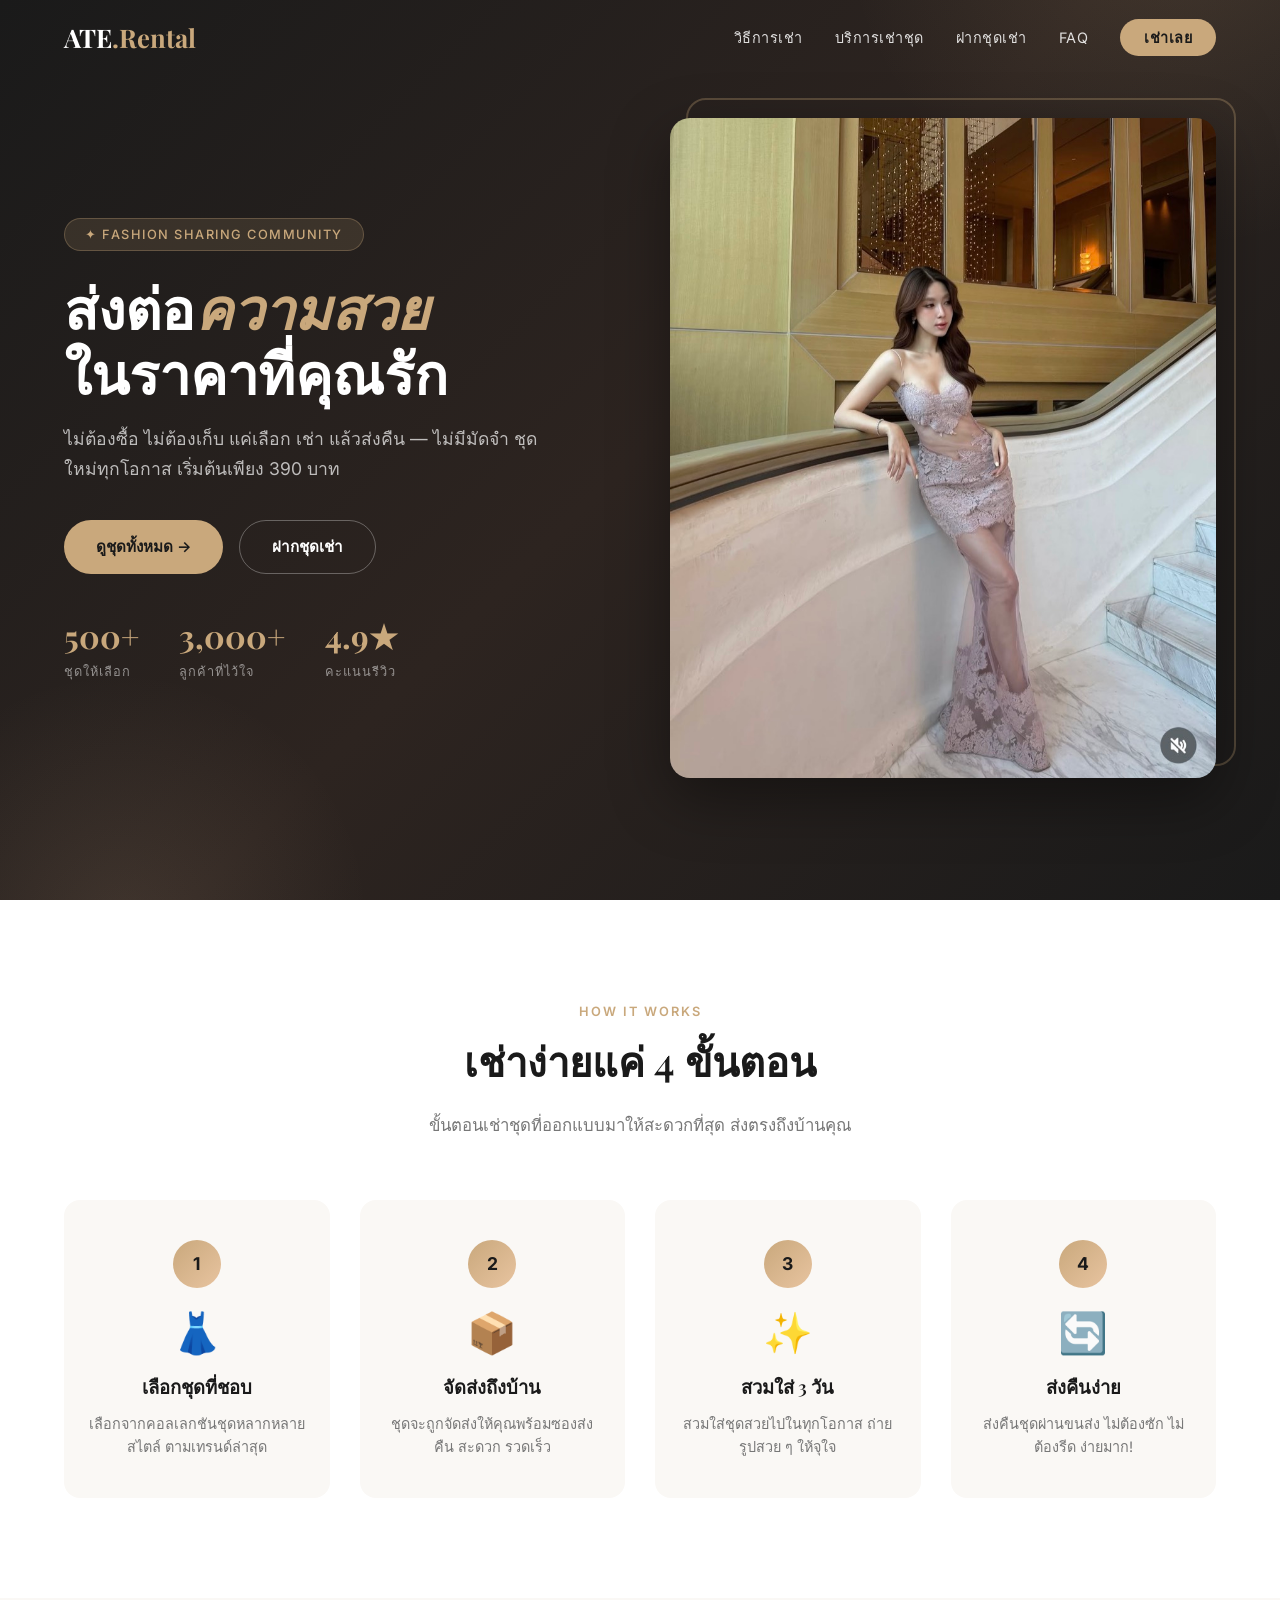
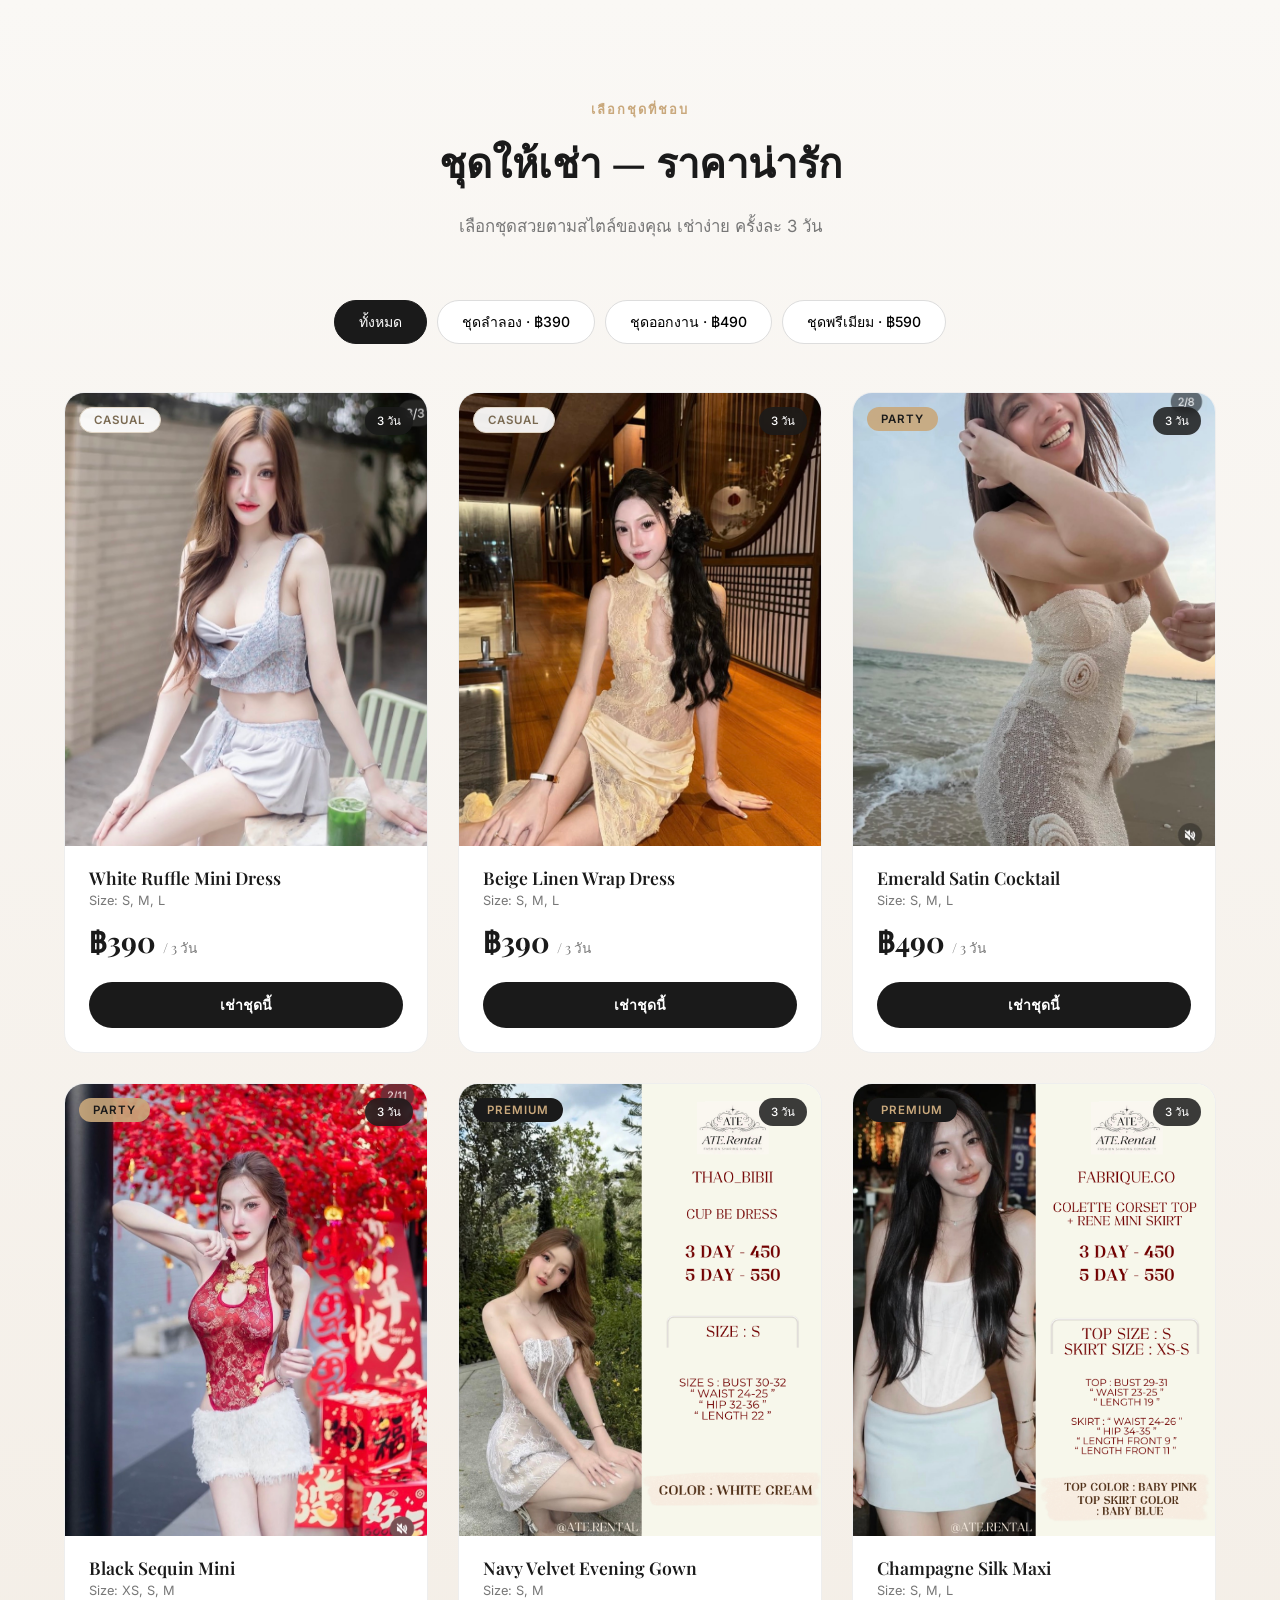
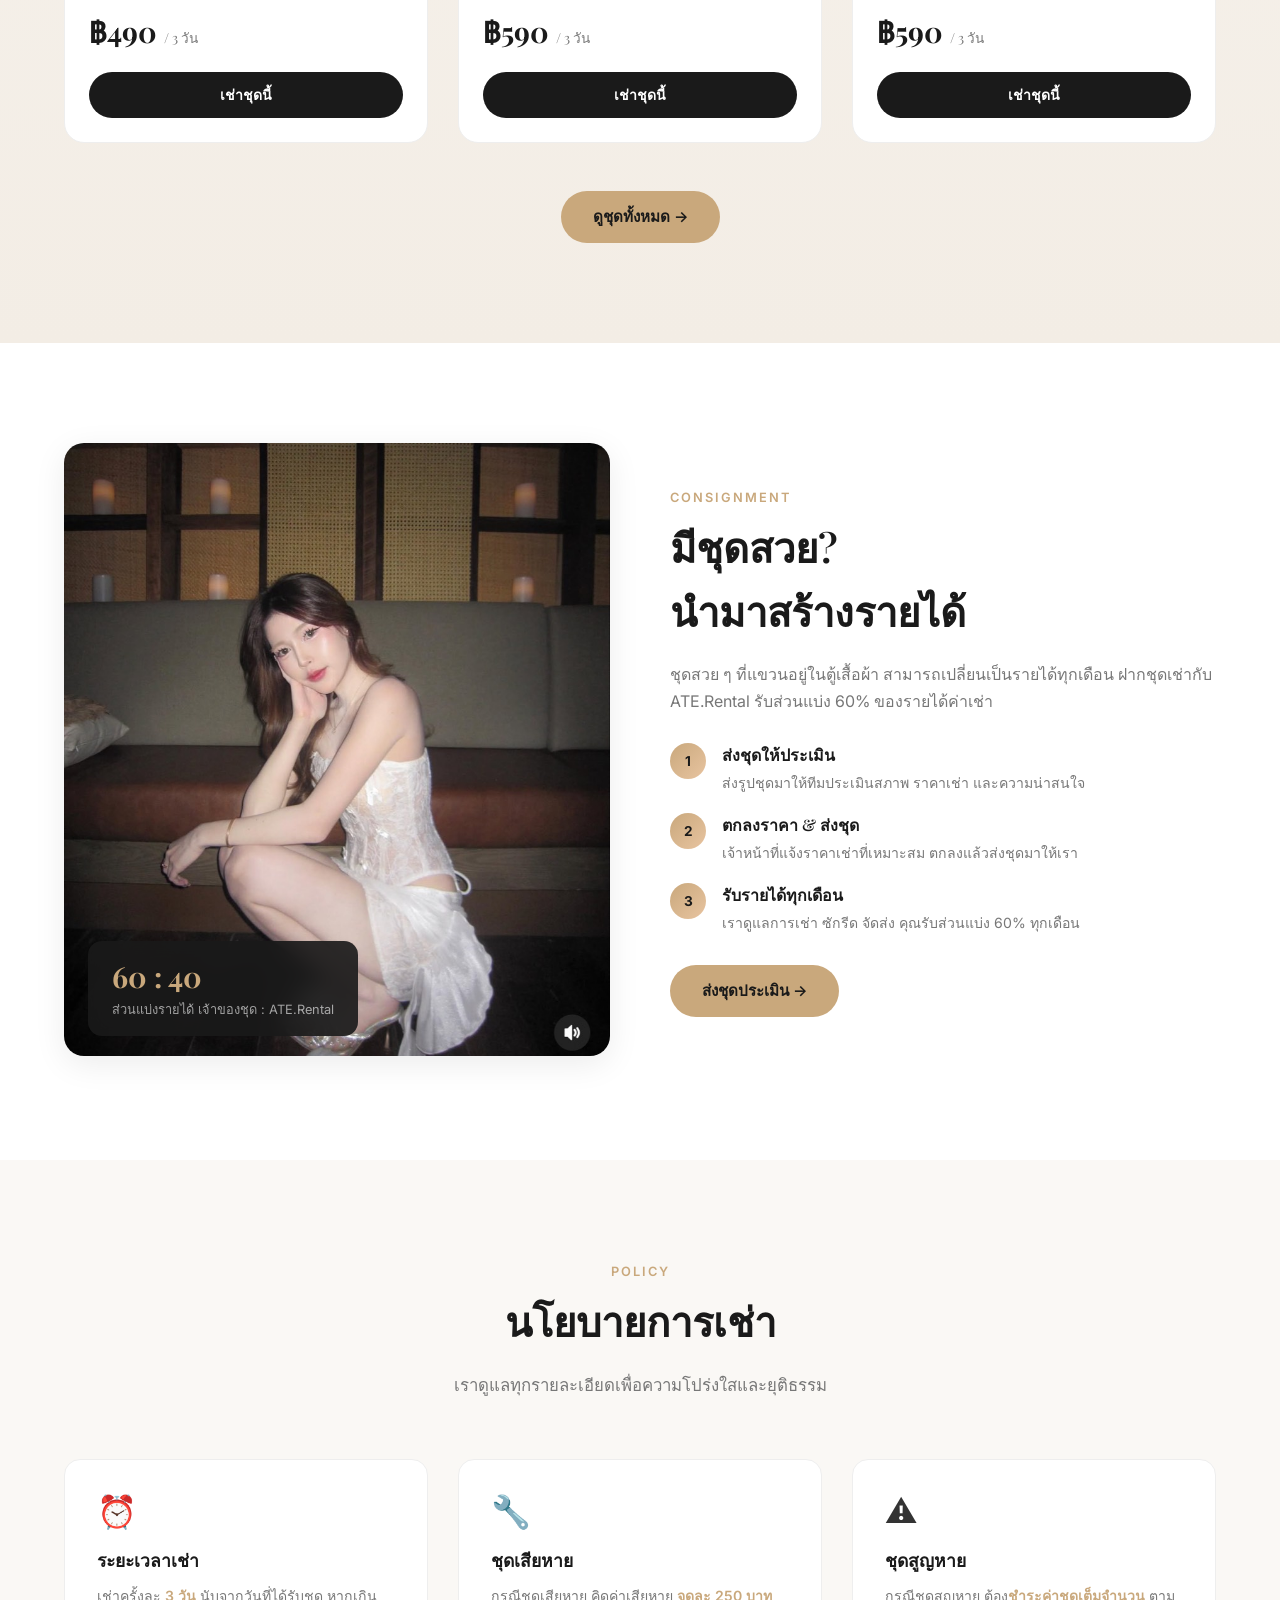
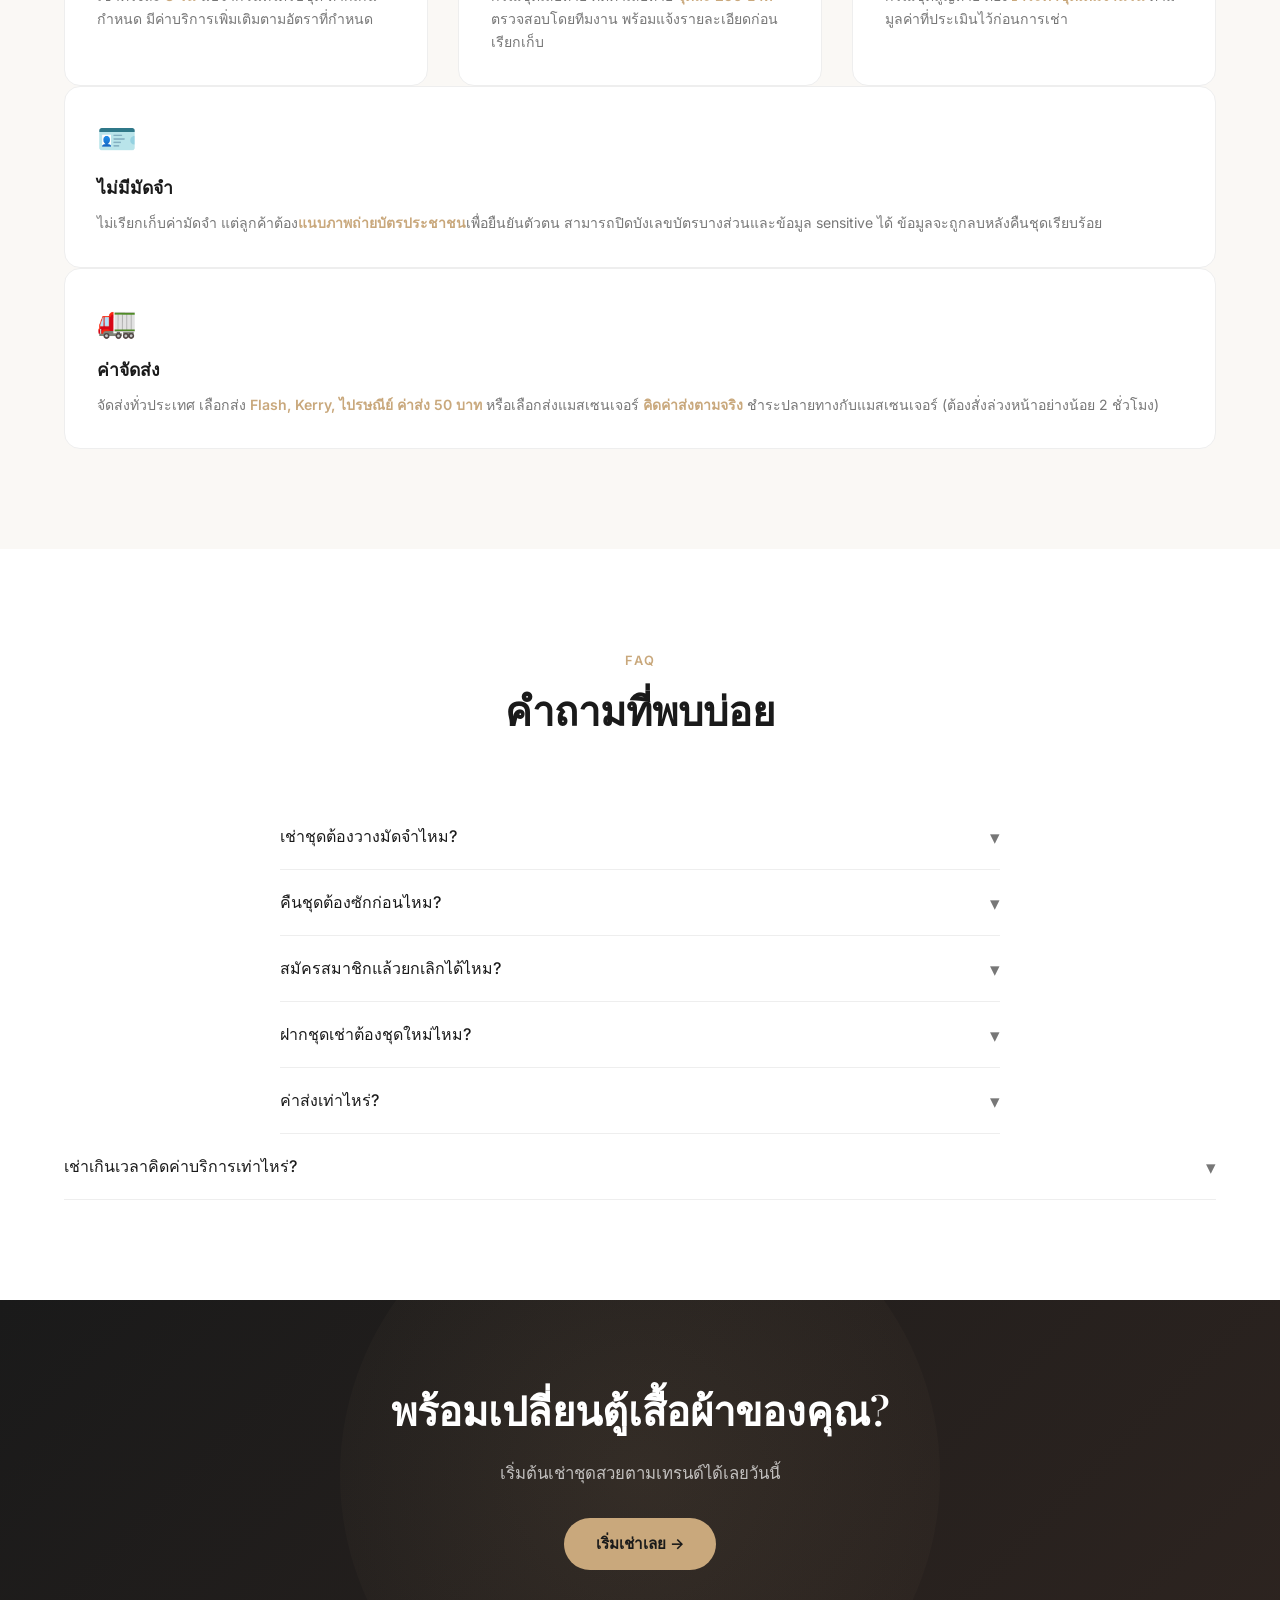
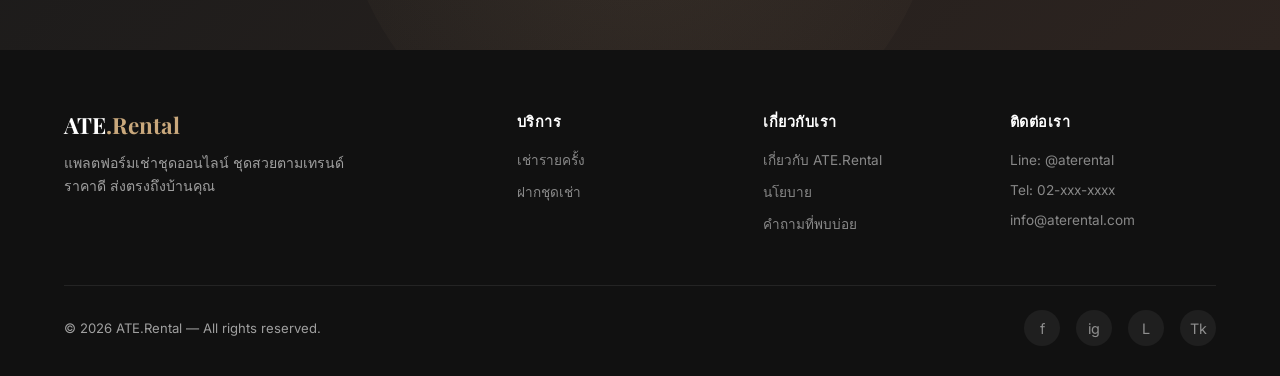
==== index.html @ a759f276 "fist commit" ====
<!DOCTYPE html>
<html lang="th">

<head>
  <meta charset="UTF-8">
  <meta name="viewport" content="width=device-width, initial-scale=1.0">
  <meta name="description"
    content="ATE.Rental - เช่าชุดสวยตามเทรนด์ ราคาเริ่มต้น 390 บาท หรือสมัครสมาชิกรายเดือน 1,590 บาท ฝากชุดเช่าได้ แบ่งรายได้ 60:40">
  <title>ATE.Rental — เช่าชุดสวย ตามเทรนด์ ราคาดี</title>
  <link rel="stylesheet" href="styles.css">
</head>

<body>

  <!-- NAVIGATION -->
  <nav id="navbar">
    <div class="container">
      <a href="#" class="logo">ATE<span>.Rental</span></a>
      <ul class="nav-links">
        <li><a href="#how">วิธีการเช่า</a></li>
        <li><a href="rental.html">บริการเช่าชุด</a></li>
        <li><a href="#consign">ฝากชุดเช่า</a></li>
        <li><a href="#faq">FAQ</a></li>
        <li><a href="rental.html" class="nav-cta">เช่าเลย</a></li>
      </ul>
      <button class="menu-toggle" id="menuToggle" aria-label="Toggle menu">☰</button>
    </div>
  </nav>

  <!-- HERO -->
  <section class="hero" id="hero">
    <div class="container">
      <div class="hero-content">
        <div class="hero-badge">✦ Fashion Sharing Community</div>
        <h1>ส่งต่อ<span>ความสวย</span><br>ในราคาที่คุณรัก</h1>
        <p>ไม่ต้องซื้อ ไม่ต้องเก็บ แค่เลือก เช่า แล้วส่งคืน — ไม่มีมัดจำ ชุดใหม่ทุกโอกาส เริ่มต้นเพียง 390 บาท</p>
        <div class="hero-buttons">
          <a href="rental.html" class="btn btn-primary">ดูชุดทั้งหมด →</a>
          <a href="#consign" class="btn btn-outline">ฝากชุดเช่า</a>
        </div>
        <div class="hero-stats">
          <div class="stat">
            <div class="stat-number">500+</div>
            <div class="stat-label">ชุดให้เลือก</div>
          </div>
          <div class="stat">
            <div class="stat-number">3,000+</div>
            <div class="stat-label">ลูกค้าที่ไว้ใจ</div>
          </div>
          <div class="stat">
            <div class="stat-number">4.9★</div>
            <div class="stat-label">คะแนนรีวิว</div>
          </div>
        </div>
      </div>
      <div class="hero-image">
        <img src="hero.png" alt="ATE.Rental - เช่าชุดออนไลน์" loading="eager">
      </div>
    </div>
  </section>

  <!-- HOW IT WORKS -->
  <section class="how-it-works" id="how">
    <div class="container">
      <div class="section-header animate">
        <div class="section-tag">How It Works</div>
        <h2>เช่าง่ายแค่ 4 ขั้นตอน</h2>
        <p>ขั้นตอนเช่าชุดที่ออกแบบมาให้สะดวกที่สุด ส่งตรงถึงบ้านคุณ</p>
      </div>
      <div class="steps-grid">
        <div class="step-card animate">
          <div class="step-number">1</div>
          <div class="step-icon">👗</div>
          <h3>เลือกชุดที่ชอบ</h3>
          <p>เลือกจากคอลเลกชันชุดหลากหลายสไตล์ ตามเทรนด์ล่าสุด</p>
        </div>
        <div class="step-card animate">
          <div class="step-number">2</div>
          <div class="step-icon">📦</div>
          <h3>จัดส่งถึงบ้าน</h3>
          <p>ชุดจะถูกจัดส่งให้คุณพร้อมซองส่งคืน สะดวก รวดเร็ว</p>
        </div>
        <div class="step-card animate">
          <div class="step-number">3</div>
          <div class="step-icon">✨</div>
          <h3>สวมใส่ 3 วัน</h3>
          <p>สวมใส่ชุดสวยไปในทุกโอกาส ถ่ายรูปสวย ๆ ให้จุใจ</p>
        </div>
        <div class="step-card animate">
          <div class="step-number">4</div>
          <div class="step-icon">🔄</div>
          <h3>ส่งคืนง่าย</h3>
          <p>ส่งคืนชุดผ่านขนส่ง ไม่ต้องซัก ไม่ต้องรีด ง่ายมาก!</p>
        </div>
      </div>
    </div>
  </section>

  <!-- PRICING / CATALOG -->
  <section class="pricing" id="pricing">
    <div class="container">
      <div class="section-header animate">
        <div class="section-tag">เลือกชุดที่ชอบ</div>
        <h2>ชุดให้เช่า — ราคาน่ารัก</h2>
        <p>เลือกชุดสวยตามสไตล์ของคุณ เช่าง่าย ครั้งละ 3 วัน</p>
      </div>
      <!-- Filter Tabs -->
      <div class="catalog-filter animate">
        <button class="filter-btn active" data-filter="all">ทั้งหมด</button>
        <button class="filter-btn" data-filter="casual">ชุดลำลอง · ฿390</button>
        <button class="filter-btn" data-filter="party">ชุดออกงาน · ฿490</button>
        <button class="filter-btn" data-filter="premium">ชุดพรีเมียม · ฿590</button>
      </div>
      <!-- Product Grid -->
      <div class="catalog-grid">
        <div class="product-card animate" data-category="casual">
          <div class="product-img"><img src="dress1.png" alt="White Ruffle Mini Dress" loading="lazy"><span
              class="product-badge casual">Casual</span><span class="product-days">3 วัน</span></div>
          <div class="product-info">
            <h3>White Ruffle Mini Dress</h3>
            <p class="product-size">Size: S, M, L</p>
            <div class="product-price">฿390 <span>/ 3 วัน</span></div><a href="#cta" class="btn btn-dark">เช่าชุดนี้</a>
          </div>
        </div>
        <div class="product-card animate" data-category="casual">
          <div class="product-img"><img src="dress2.png" alt="Beige Linen Wrap Dress" loading="lazy"><span
              class="product-badge casual">Casual</span><span class="product-days">3 วัน</span></div>
          <div class="product-info">
            <h3>Beige Linen Wrap Dress</h3>
            <p class="product-size">Size: S, M, L</p>
            <div class="product-price">฿390 <span>/ 3 วัน</span></div><a href="#cta" class="btn btn-dark">เช่าชุดนี้</a>
          </div>
        </div>
        <div class="product-card animate" data-category="party">
          <div class="product-img"><img src="dress3.png" alt="Emerald Satin Cocktail" loading="lazy"><span
              class="product-badge party">Party</span><span class="product-days">3 วัน</span></div>
          <div class="product-info">
            <h3>Emerald Satin Cocktail</h3>
            <p class="product-size">Size: S, M, L</p>
            <div class="product-price">฿490 <span>/ 3 วัน</span></div><a href="#cta" class="btn btn-dark">เช่าชุดนี้</a>
          </div>
        </div>
        <div class="product-card animate" data-category="party">
          <div class="product-img"><img src="dress4.png" alt="Black Sequin Mini" loading="lazy"><span
              class="product-badge party">Party</span><span class="product-days">3 วัน</span></div>
          <div class="product-info">
            <h3>Black Sequin Mini</h3>
            <p class="product-size">Size: XS, S, M</p>
            <div class="product-price">฿490 <span>/ 3 วัน</span></div><a href="#cta" class="btn btn-dark">เช่าชุดนี้</a>
          </div>
        </div>
        <div class="product-card animate" data-category="premium">
          <div class="product-img"><img src="dress5.png" alt="Navy Velvet Evening Gown" loading="lazy"><span
              class="product-badge premium">Premium</span><span class="product-days">3 วัน</span></div>
          <div class="product-info">
            <h3>Navy Velvet Evening Gown</h3>
            <p class="product-size">Size: S, M</p>
            <div class="product-price">฿590 <span>/ 3 วัน</span></div><a href="#cta" class="btn btn-dark">เช่าชุดนี้</a>
          </div>
        </div>
        <div class="product-card animate" data-category="premium">
          <div class="product-img"><img src="dress6.png" alt="Champagne Silk Maxi" loading="lazy"><span
              class="product-badge premium">Premium</span><span class="product-days">3 วัน</span></div>
          <div class="product-info">
            <h3>Champagne Silk Maxi</h3>
            <p class="product-size">Size: S, M, L</p>
            <div class="product-price">฿590 <span>/ 3 วัน</span></div><a href="#cta" class="btn btn-dark">เช่าชุดนี้</a>
          </div>
        </div>
      </div>
      <div style="text-align:center;margin-top:48px" class="animate">
        <a href="rental.html" class="btn btn-primary">ดูชุดทั้งหมด →</a>
      </div>
    </div>
  </section>



  <!-- CONSIGNMENT -->
  <section class="consign" id="consign">
    <div class="container">
      <div class="consign-grid">
        <div class="consign-image animate">
          <img src="collection.png" alt="ฝากชุดเช่ากับ ATE.Rental" loading="lazy">
          <div class="consign-badge">
            <div class="split">60 : 40</div>
            <p>ส่วนแบ่งรายได้ เจ้าของชุด : ATE.Rental</p>
          </div>
        </div>
        <div class="consign-content animate">
          <div class="section-tag">Consignment</div>
          <h2>มีชุดสวย?<br>นำมาสร้างรายได้</h2>
          <p>ชุดสวย ๆ ที่แขวนอยู่ในตู้เสื้อผ้า สามารถเปลี่ยนเป็นรายได้ทุกเดือน ฝากชุดเช่ากับ ATE.Rental รับส่วนแบ่ง 60%
            ของรายได้ค่าเช่า</p>
          <div class="consign-steps">
            <div class="c-step">
              <div class="c-step-num">1</div>
              <div class="c-step-text">
                <h4>ส่งชุดให้ประเมิน</h4>
                <p>ส่งรูปชุดมาให้ทีมประเมินสภาพ ราคาเช่า และความน่าสนใจ</p>
              </div>
            </div>
            <div class="c-step">
              <div class="c-step-num">2</div>
              <div class="c-step-text">
                <h4>ตกลงราคา & ส่งชุด</h4>
                <p>เจ้าหน้าที่แจ้งราคาเช่าที่เหมาะสม ตกลงแล้วส่งชุดมาให้เรา</p>
              </div>
            </div>
            <div class="c-step">
              <div class="c-step-num">3</div>
              <div class="c-step-text">
                <h4>รับรายได้ทุกเดือน</h4>
                <p>เราดูแลการเช่า ซักรีด จัดส่ง คุณรับส่วนแบ่ง 60% ทุกเดือน</p>
              </div>
            </div>
          </div>
          <a href="#cta" class="btn btn-primary">ส่งชุดประเมิน →</a>
        </div>
      </div>
    </div>
  </section>

  <!-- POLICY -->
  <section class="policy" id="policy">
    <div class="container">
      <div class="section-header animate">
        <div class="section-tag">Policy</div>
        <h2>นโยบายการเช่า</h2>
        <p>เราดูแลทุกรายละเอียดเพื่อความโปร่งใสและยุติธรรม</p>
      </div>
      <div class="policy-grid">
        <div class="policy-card animate">
          <div class="policy-icon">⏰</div>
          <h3>ระยะเวลาเช่า</h3>
          <p>เช่าครั้งละ <span class="policy-highlight">3 วัน</span> นับจากวันที่ได้รับชุด หากเกินกำหนด
            มีค่าบริการเพิ่มเติมตามอัตราที่กำหนด</p>
        </div>
        <div class="policy-card animate">
          <div class="policy-icon">🔧</div>
          <h3>ชุดเสียหาย</h3>
          <p>กรณีชุดเสียหาย คิดค่าเสียหาย <span class="policy-highlight">จุดละ 250 บาท</span> ตรวจสอบโดยทีมงาน
            พร้อมแจ้งรายละเอียดก่อนเรียกเก็บ</p>
        </div>
        <div class="policy-card animate">
          <div class="policy-icon">⚠️</div>
          <h3>ชุดสูญหาย</h3>
          <p>กรณีชุดสูญหาย ต้อง<span class="policy-highlight">ชำระค่าชุดเต็มจำนวน</span>
            ตามมูลค่าที่ประเมินไว้ก่อนการเช่า</p>
        </div>
      </div>
      <div class="policy-card animate">
        <div class="policy-icon">🪪</div>
        <h3>ไม่มีมัดจำ</h3>
        <p>ไม่เรียกเก็บค่ามัดจำ แต่ลูกค้าต้อง<span class="policy-highlight">แนบภาพถ่ายบัตรประชาชน</span>เพื่อยืนยันตัวตน
          สามารถปิดบังเลขบัตรบางส่วนและข้อมูล sensitive ได้ ข้อมูลจะถูกลบหลังคืนชุดเรียบร้อย</p>
      </div>
      <div class="policy-card animate">
        <div class="policy-icon">🚛</div>
        <h3>ค่าจัดส่ง</h3>
        <p>จัดส่งทั่วประเทศ เลือกส่ง <span class="policy-highlight">Flash, Kerry, ไปรษณีย์ ค่าส่ง 50 บาท</span>
          หรือเลือกส่งแมสเซนเจอร์ <span class="policy-highlight">คิดค่าส่งตามจริง</span>
          ชำระปลายทางกับแมสเซนเจอร์ (ต้องสั่งล่วงหน้าอย่างน้อย 2 ชั่วโมง)</p>
      </div>
    </div>
    </div>
  </section>

  <!-- FAQ -->
  <section class="faq" id="faq">
    <div class="container">
      <div class="section-header animate">
        <div class="section-tag">FAQ</div>
        <h2>คำถามที่พบบ่อย</h2>
      </div>
      <div class="faq-list">
        <div class="faq-item"><button class="faq-question">เช่าชุดต้องวางมัดจำไหม?<span class="arrow">▾</span></button>
          <div class="faq-answer">
            <p>ไม่มีมัดจำค่ะ! แต่ลูกค้าต้องแนบภาพถ่ายบัตรประชาชนเพื่อยืนยันตัวตน สามารถปิดบังเลขบัตรบางส่วนและข้อมูล
              sensitive ได้ ข้อมูลจะถูกเก็บรักษาเป็นความลับและลบหลังคืนชุดเรียบร้อย</p>
          </div>
        </div>
        <div class="faq-item"><button class="faq-question">คืนชุดต้องซักก่อนไหม?<span class="arrow">▾</span></button>
          <div class="faq-answer">
            <p>ไม่ต้องซักและไม่ต้องรีดค่ะ เราจะดูแลการทำความสะอาดให้ทั้งหมด</p>
          </div>
        </div>
        <div class="faq-item"><button class="faq-question">สมัครสมาชิกแล้วยกเลิกได้ไหม?<span
              class="arrow">▾</span></button>
          <div class="faq-answer">
            <p>ได้ค่ะ ยกเลิกได้ทุกเมื่อ ไม่มีสัญญาผูกมัด สมาชิกจะหมดอายุเมื่อสิ้นรอบบิล</p>
          </div>
        </div>
        <div class="faq-item"><button class="faq-question">ฝากชุดเช่าต้องชุดใหม่ไหม?<span
              class="arrow">▾</span></button>
          <div class="faq-answer">
            <p>ไม่จำเป็นค่ะ แต่ชุดต้องอยู่ในสภาพดี สะอาด และตามเทรนด์ ทีมงานจะประเมินให้</p>
          </div>
        </div>
        <div class="faq-item"><button class="faq-question">ค่าส่งเท่าไหร่?<span class="arrow">▾</span></button>
          <div class="faq-answer">
            <p>ส่ง Flash, Kerry หรือไปรษณีย์ ค่าส่ง 50 บาทค่ะ ทั้งขาส่งและขาคืน
              หรือเลือกส่งแมสเซนเจอร์คิดค่าส่งตามจริง ชำระปลายทางกับแมสเซนเจอร์โดยตรง
              (ต้องสั่งล่วงหน้าอย่างน้อย 2 ชั่วโมง)
            </p>
          </div>
        </div>
      </div>
      <div class="faq-item"><button class="faq-question">เช่าเกินเวลาคิดค่าบริการเท่าไหร่?<span
            class="arrow">▾</span></button>
        <div class="faq-answer">
          <p>มีค่าบริการเกินเวลาตามอัตราที่กำหนด กรุณาติดต่อทีมงานเพื่อสอบถามรายละเอียด</p>
        </div>
      </div>
    </div>
    </div>
  </section>

  <!-- CTA -->
  <section class="cta-section" id="cta">
    <div class="container">
      <h2 class="animate">พร้อมเปลี่ยนตู้เสื้อผ้าของคุณ?</h2>
      <p class="animate">เริ่มต้นเช่าชุดสวยตามเทรนด์ได้เลยวันนี้</p>
      <div class="cta-buttons animate">
        <a href="#" class="btn btn-primary">เริ่มเช่าเลย →</a>
      </div>
    </div>
  </section>

  <!-- FOOTER -->
  <footer>
    <div class="container">
      <div class="footer-grid">
        <div class="footer-brand">
          <a href="#" class="logo">ATE<span>.Rental</span></a>
          <p>แพลตฟอร์มเช่าชุดออนไลน์ ชุดสวยตามเทรนด์ ราคาดี ส่งตรงถึงบ้านคุณ</p>
        </div>
        <div class="footer-col">
          <h4>บริการ</h4>
          <ul>
            <li><a href="#pricing">เช่ารายครั้ง</a></li>
            <li><a href="#consign">ฝากชุดเช่า</a></li>
          </ul>
        </div>
        <div class="footer-col">
          <h4>เกี่ยวกับเรา</h4>
          <ul>
            <li><a href="#">เกี่ยวกับ ATE.Rental</a></li>
            <li><a href="#policy">นโยบาย</a></li>
            <li><a href="#faq">คำถามที่พบบ่อย</a></li>
          </ul>
        </div>
        <div class="footer-col">
          <h4>ติดต่อเรา</h4>
          <ul>
            <li><a href="#">Line: @aterental</a></li>
            <li><a href="#">Tel: 02-xxx-xxxx</a></li>
            <li><a href="#">info@aterental.com</a></li>
          </ul>
        </div>
      </div>
      <div class="footer-bottom">
        <p>© 2026 ATE.Rental — All rights reserved.</p>
        <div class="social-links">
          <a href="#" aria-label="Facebook">f</a>
          <a href="#" aria-label="Instagram">ig</a>
          <a href="#" aria-label="Line">L</a>
          <a href="#" aria-label="TikTok">Tk</a>
        </div>
      </div>
    </div>
  </footer>

  <script>
    // Navbar scroll effect
    const navbar = document.getElementById('navbar');
    window.addEventListener('scroll', () => { navbar.classList.toggle('scrolled', window.scrollY > 50) });

    // Mobile menu
    document.getElementById('menuToggle').addEventListener('click', () => {
      const links = document.querySelector('.nav-links');
      links.style.display = links.style.display === 'flex' ? 'none' : 'flex';
      links.style.flexDirection = 'column'; links.style.position = 'absolute';
      links.style.top = '100%'; links.style.left = '0'; links.style.width = '100%';
      links.style.background = 'rgba(26,26,26,0.98)'; links.style.padding = '20px';
      links.style.gap = '16px'; links.style.borderRadius = '0 0 16px 16px';
    });

    // Scroll animations
    const observer = new IntersectionObserver((entries) => {
      entries.forEach(e => { if (e.isIntersecting) { e.target.classList.add('visible'); observer.unobserve(e.target) } })
    }, { threshold: 0.1, rootMargin: '0px 0px -50px 0px' });
    document.querySelectorAll('.animate').forEach(el => observer.observe(el));

    // FAQ accordion
    document.querySelectorAll('.faq-question').forEach(btn => {
      btn.addEventListener('click', () => {
        const item = btn.parentElement;
        const answer = item.querySelector('.faq-answer');
        const isActive = item.classList.contains('active');
        document.querySelectorAll('.faq-item').forEach(i => { i.classList.remove('active'); i.querySelector('.faq-answer').style.maxHeight = null });
        if (!isActive) { item.classList.add('active'); answer.style.maxHeight = answer.scrollHeight + 'px' }
      });
    });

    // Catalog filter
    document.querySelectorAll('.filter-btn').forEach(btn => {
      btn.addEventListener('click', () => {
        document.querySelectorAll('.filter-btn').forEach(b => b.classList.remove('active'));
        btn.classList.add('active');
        const filter = btn.dataset.filter;
        document.querySelectorAll('.product-card').forEach(card => {
          if (filter === 'all' || card.dataset.category === filter) { card.classList.remove('hidden'); card.style.opacity = '0'; card.style.transform = 'translateY(20px)'; setTimeout(() => { card.style.opacity = '1'; card.style.transform = 'translateY(0)' }, 50) }
          else { card.classList.add('hidden') }
        });
      });
    });

    // Smooth scroll for anchor links
    document.querySelectorAll('a[href^="#"]').forEach(a => {
      a.addEventListener('click', e => {
        e.preventDefault();
        const t = document.querySelector(a.getAttribute('href'));
        if (t) t.scrollIntoView({ behavior: 'smooth', block: 'start' });
        const links = document.querySelector('.nav-links');
        if (window.innerWidth <= 968) links.style.display = 'none';
      });
    });
  </script>
</body>

</html>
---- styles.css ----
@import url('https://fonts.googleapis.com/css2?family=Playfair+Display:ital,wght@0,400;0,600;0,700;1,400&family=Inter:wght@300;400;500;600;700&display=swap');

:root {
    --primary: #c9a87c;
    --primary-dark: #a8845a;
    --accent: #e8c4a0;
    --dark: #1a1a1a;
    --darker: #111;
    --light: #faf8f5;
    --text: #333;
    --text-light: #777;
    --glass: rgba(255, 255, 255, 0.08);
    --glass-border: rgba(255, 255, 255, 0.12);
    --shadow: 0 8px 32px rgba(0, 0, 0, 0.08);
    --radius: 16px;
    --transition: all 0.3s cubic-bezier(0.4, 0, 0.2, 1)
}

* {
    margin: 0;
    padding: 0;
    box-sizing: border-box
}

html {
    scroll-behavior: smooth
}

body {
    font-family: 'Inter', sans-serif;
    color: var(--text);
    background: var(--light);
    overflow-x: hidden
}

h1,
h2,
h3,
h4 {
    font-family: 'Playfair Display', serif;
    font-weight: 600
}

.container {
    max-width: 1200px;
    margin: 0 auto;
    padding: 0 24px
}

/* NAV */
nav {
    position: fixed;
    top: 0;
    width: 100%;
    z-index: 1000;
    transition: var(--transition);
    padding: 20px 0
}

nav.scrolled {
    background: rgba(26, 26, 26, 0.95);
    backdrop-filter: blur(20px);
    padding: 12px 0;
    box-shadow: 0 4px 30px rgba(0, 0, 0, 0.15)
}

nav .container {
    display: flex;
    justify-content: space-between;
    align-items: center
}

.logo {
    font-family: 'Playfair Display', serif;
    font-size: 1.6rem;
    font-weight: 700;
    color: #fff;
    text-decoration: none
}

.logo span {
    color: var(--primary)
}

.nav-links {
    display: flex;
    gap: 32px;
    list-style: none;
    align-items: center
}

.nav-links a {
    color: rgba(255, 255, 255, 0.85);
    text-decoration: none;
    font-size: 0.9rem;
    font-weight: 400;
    transition: var(--transition);
    letter-spacing: 0.5px
}

.nav-links a:hover {
    color: var(--primary)
}

.nav-cta {
    background: var(--primary) !important;
    color: var(--dark) !important;
    padding: 10px 24px;
    border-radius: 50px;
    font-weight: 600 !important
}

.nav-cta:hover {
    background: var(--accent) !important;
    transform: translateY(-1px)
}

.menu-toggle {
    display: none;
    background: none;
    border: none;
    color: #fff;
    font-size: 1.5rem;
    cursor: pointer
}

/* HERO */
.hero {
    min-height: 100vh;
    background: linear-gradient(135deg, #1a1a1a 0%, #2d2420 50%, #1a1a1a 100%);
    display: flex;
    align-items: center;
    position: relative;
    overflow: hidden
}

.hero::before {
    content: '';
    position: absolute;
    top: -50%;
    right: -20%;
    width: 700px;
    height: 700px;
    background: radial-gradient(circle, rgba(201, 168, 124, 0.15) 0%, transparent 70%);
    border-radius: 50%
}

.hero::after {
    content: '';
    position: absolute;
    bottom: -30%;
    left: -10%;
    width: 500px;
    height: 500px;
    background: radial-gradient(circle, rgba(232, 196, 160, 0.1) 0%, transparent 70%);
    border-radius: 50%
}

.hero .container {
    display: grid;
    grid-template-columns: 1fr 1fr;
    gap: 60px;
    align-items: center;
    position: relative;
    z-index: 1
}

.hero-content {
    color: #fff
}

.hero-badge {
    display: inline-block;
    background: rgba(201, 168, 124, 0.15);
    border: 1px solid rgba(201, 168, 124, 0.3);
    color: var(--primary);
    padding: 8px 20px;
    border-radius: 50px;
    font-size: 0.8rem;
    font-weight: 500;
    letter-spacing: 1.5px;
    text-transform: uppercase;
    margin-bottom: 24px;
    animation: fadeInUp 0.8s ease
}

.hero h1 {
    font-size: 3.5rem;
    line-height: 1.15;
    margin-bottom: 20px;
    animation: fadeInUp 0.8s ease 0.1s both
}

.hero h1 span {
    color: var(--primary);
    font-style: italic
}

.hero p {
    font-size: 1.1rem;
    color: rgba(255, 255, 255, 0.7);
    line-height: 1.7;
    margin-bottom: 36px;
    max-width: 480px;
    animation: fadeInUp 0.8s ease 0.2s both
}

.hero-buttons {
    display: flex;
    gap: 16px;
    animation: fadeInUp 0.8s ease 0.3s both
}

.btn {
    display: inline-flex;
    align-items: center;
    gap: 8px;
    padding: 14px 32px;
    border-radius: 50px;
    font-size: 0.95rem;
    font-weight: 600;
    text-decoration: none;
    transition: var(--transition);
    border: none;
    cursor: pointer
}

.btn-primary {
    background: var(--primary);
    color: var(--dark)
}

.btn-primary:hover {
    background: var(--accent);
    transform: translateY(-2px);
    box-shadow: 0 8px 25px rgba(201, 168, 124, 0.3)
}

.btn-outline {
    border: 1.5px solid rgba(255, 255, 255, 0.3);
    color: #fff;
    background: transparent
}

.btn-outline:hover {
    border-color: var(--primary);
    color: var(--primary);
    transform: translateY(-2px)
}

.hero-image {
    position: relative;
    animation: fadeInUp 0.8s ease 0.4s both
}

.hero-image img {
    width: 100%;
    border-radius: 20px;
    box-shadow: 0 20px 60px rgba(0, 0, 0, 0.4)
}

.hero-image::before {
    content: '';
    position: absolute;
    top: -20px;
    right: -20px;
    width: 100%;
    height: 100%;
    border: 2px solid rgba(201, 168, 124, 0.3);
    border-radius: 20px;
    z-index: -1
}

.hero-stats {
    display: flex;
    gap: 40px;
    margin-top: 40px;
    animation: fadeInUp 0.8s ease 0.5s both
}

.stat {
    text-align: left
}

.stat-number {
    font-family: 'Playfair Display', serif;
    font-size: 2rem;
    font-weight: 700;
    color: var(--primary)
}

.stat-label {
    font-size: 0.8rem;
    color: rgba(255, 255, 255, 0.5);
    text-transform: uppercase;
    letter-spacing: 1px;
    margin-top: 4px
}

/* SECTIONS */
section {
    padding: 100px 0
}

.section-header {
    text-align: center;
    max-width: 600px;
    margin: 0 auto 60px
}

.section-tag {
    display: inline-block;
    color: var(--primary);
    font-size: 0.8rem;
    font-weight: 600;
    letter-spacing: 2px;
    text-transform: uppercase;
    margin-bottom: 12px
}

.section-header h2 {
    font-size: 2.5rem;
    margin-bottom: 16px;
    color: var(--dark)
}

.section-header p {
    color: var(--text-light);
    line-height: 1.7;
    font-size: 1.05rem
}

/* HOW IT WORKS */
.how-it-works {
    background: #fff
}

.steps-grid {
    display: grid;
    grid-template-columns: repeat(4, 1fr);
    gap: 30px
}

.step-card {
    text-align: center;
    padding: 40px 24px;
    border-radius: var(--radius);
    background: var(--light);
    transition: var(--transition);
    position: relative
}

.step-card:hover {
    transform: translateY(-8px);
    box-shadow: var(--shadow)
}

.step-number {
    width: 48px;
    height: 48px;
    background: linear-gradient(135deg, var(--primary), var(--accent));
    border-radius: 50%;
    display: flex;
    align-items: center;
    justify-content: center;
    color: var(--dark);
    font-weight: 700;
    font-size: 1.1rem;
    margin: 0 auto 20px
}

.step-icon {
    font-size: 2.5rem;
    margin-bottom: 16px
}

.step-card h3 {
    font-size: 1.15rem;
    margin-bottom: 10px;
    color: var(--dark)
}

.step-card p {
    font-size: 0.9rem;
    color: var(--text-light);
    line-height: 1.6
}

/* PRICING / CATALOG */
.pricing {
    background: linear-gradient(180deg, #faf8f5 0%, #f3ede5 100%)
}

.catalog-filter {
    display: flex;
    justify-content: center;
    gap: 10px;
    margin-bottom: 48px;
    flex-wrap: wrap
}

.filter-btn {
    padding: 10px 24px;
    border-radius: 50px;
    border: 1.5px solid #ddd;
    background: #fff;
    font-size: 0.88rem;
    font-weight: 500;
    cursor: pointer;
    transition: var(--transition);
    font-family: 'Inter', sans-serif
}

.filter-btn:hover {
    border-color: var(--primary);
    color: var(--primary)
}

.filter-btn.active {
    background: var(--dark);
    color: #fff;
    border-color: var(--dark)
}

.catalog-grid {
    display: grid;
    grid-template-columns: repeat(3, 1fr);
    gap: 30px
}

.product-card {
    background: #fff;
    border-radius: 20px;
    overflow: hidden;
    transition: var(--transition);
    border: 1.5px solid #eee
}

.product-card:hover {
    transform: translateY(-8px);
    box-shadow: 0 20px 50px rgba(0, 0, 0, 0.1)
}

.product-card.hidden {
    display: none
}

.product-img {
    position: relative;
    overflow: hidden;
    aspect-ratio: 4/5;
    background: #f5f0eb
}

.product-img img {
    width: 100%;
    height: 100%;
    object-fit: cover;
    transition: transform 0.5s ease
}

.product-card:hover .product-img img {
    transform: scale(1.05)
}

.product-badge {
    position: absolute;
    top: 14px;
    left: 14px;
    padding: 5px 14px;
    border-radius: 50px;
    font-size: 0.72rem;
    font-weight: 600;
    text-transform: uppercase;
    letter-spacing: 1px
}

.product-badge.casual {
    background: rgba(255, 255, 255, 0.92);
    color: #7a6a52;
    border: 1px solid #e0d5c5
}

.product-badge.party {
    background: rgba(201, 168, 124, 0.9);
    color: var(--dark)
}

.product-badge.premium {
    background: var(--dark);
    color: var(--primary)
}

.product-days {
    position: absolute;
    top: 14px;
    right: 14px;
    background: rgba(26, 26, 26, 0.85);
    color: #fff;
    padding: 5px 12px;
    border-radius: 50px;
    font-size: 0.72rem;
    font-weight: 500;
    backdrop-filter: blur(4px)
}

.product-info {
    padding: 20px 24px 24px
}

.product-info h3 {
    font-size: 1.1rem;
    margin-bottom: 4px;
    color: var(--dark)
}

.product-size {
    font-size: 0.8rem;
    color: var(--text-light);
    margin-bottom: 12px
}

.product-price {
    font-family: 'Playfair Display', serif;
    font-size: 1.8rem;
    font-weight: 700;
    color: var(--dark);
    margin-bottom: 16px
}

.product-price span {
    font-size: 0.85rem;
    font-weight: 400;
    color: var(--text-light)
}

.product-info .btn {
    width: 100%;
    justify-content: center;
    padding: 12px 24px;
    font-size: 0.88rem
}

.btn-dark {
    background: var(--dark);
    color: #fff
}

.btn-dark:hover {
    background: #333;
    transform: translateY(-2px)
}

/* SUBSCRIBE */
.subscribe-section {
    background: var(--dark);
    color: #fff;
    position: relative;
    overflow: hidden
}

.subscribe-section::before {
    content: '';
    position: absolute;
    top: 0;
    right: 0;
    width: 50%;
    height: 100%;
    background: linear-gradient(135deg, transparent, rgba(201, 168, 124, 0.05))
}

.subscribe-grid {
    display: grid;
    grid-template-columns: 1fr 1fr;
    gap: 60px;
    align-items: center
}

.subscribe-content .section-tag {
    text-align: left
}

.subscribe-content h2 {
    color: #fff;
    font-size: 2.5rem;
    margin-bottom: 16px
}

.subscribe-content>p {
    color: rgba(255, 255, 255, 0.7);
    line-height: 1.7;
    margin-bottom: 32px
}

.subscribe-features {
    list-style: none;
    margin-bottom: 36px
}

.subscribe-features li {
    display: flex;
    align-items: flex-start;
    gap: 14px;
    margin-bottom: 16px;
    font-size: 0.95rem;
    color: rgba(255, 255, 255, 0.85)
}

.subscribe-features li .icon {
    width: 36px;
    height: 36px;
    border-radius: 10px;
    background: rgba(201, 168, 124, 0.15);
    display: flex;
    align-items: center;
    justify-content: center;
    flex-shrink: 0;
    font-size: 1.1rem
}

.subscribe-price {
    font-family: 'Playfair Display', serif;
    font-size: 2.5rem;
    font-weight: 700;
    color: var(--primary);
    margin-bottom: 8px
}

.subscribe-price span {
    font-size: 1rem;
    font-weight: 400;
    color: rgba(255, 255, 255, 0.5)
}

.sub-card {
    background: rgba(255, 255, 255, 0.05);
    border: 1px solid rgba(255, 255, 255, 0.1);
    border-radius: 20px;
    padding: 40px;
    backdrop-filter: blur(10px)
}

.sub-card h3 {
    font-size: 1.4rem;
    color: #fff;
    margin-bottom: 20px
}

.sub-benefit {
    display: flex;
    align-items: center;
    gap: 12px;
    padding: 12px 0;
    border-bottom: 1px solid rgba(255, 255, 255, 0.06);
    font-size: 0.9rem;
    color: rgba(255, 255, 255, 0.75)
}

.sub-benefit:last-child {
    border-bottom: none
}

.sub-benefit .check {
    color: var(--primary);
    font-size: 1.1rem
}

/* CONSIGN */
.consign {
    background: #fff
}

.consign-grid {
    display: grid;
    grid-template-columns: 1fr 1fr;
    gap: 60px;
    align-items: center
}

.consign-image {
    position: relative
}

.consign-image img {
    width: 100%;
    border-radius: 20px;
    box-shadow: var(--shadow)
}

.consign-badge {
    position: absolute;
    bottom: 24px;
    left: 24px;
    background: rgba(26, 26, 26, 0.9);
    backdrop-filter: blur(10px);
    color: #fff;
    padding: 16px 24px;
    border-radius: 14px
}

.consign-badge .split {
    font-family: 'Playfair Display', serif;
    font-size: 1.8rem;
    font-weight: 700;
    color: var(--primary)
}

.consign-badge p {
    font-size: 0.8rem;
    color: rgba(255, 255, 255, 0.6);
    margin-top: 4px
}

.consign-content h2 {
    font-size: 2.5rem;
    margin-bottom: 16px;
    color: var(--dark)
}

.consign-content>p {
    color: var(--text-light);
    line-height: 1.7;
    margin-bottom: 28px
}

.consign-steps {
    margin-bottom: 32px
}

.c-step {
    display: flex;
    gap: 16px;
    margin-bottom: 20px
}

.c-step-num {
    width: 36px;
    height: 36px;
    border-radius: 50%;
    background: linear-gradient(135deg, var(--primary), var(--accent));
    display: flex;
    align-items: center;
    justify-content: center;
    color: var(--dark);
    font-weight: 700;
    font-size: 0.85rem;
    flex-shrink: 0
}

.c-step-text h4 {
    font-size: 1rem;
    margin-bottom: 4px;
    color: var(--dark)
}

.c-step-text p {
    font-size: 0.88rem;
    color: var(--text-light);
    line-height: 1.5
}

/* POLICY */
.policy {
    background: var(--light)
}

.policy-grid {
    display: grid;
    grid-template-columns: repeat(3, 1fr);
    gap: 30px
}

.policy-card {
    background: #fff;
    border-radius: var(--radius);
    padding: 32px;
    transition: var(--transition);
    border: 1px solid #eee
}

.policy-card:hover {
    transform: translateY(-4px);
    box-shadow: var(--shadow)
}

.policy-icon {
    font-size: 2rem;
    margin-bottom: 16px
}

.policy-card h3 {
    font-size: 1.1rem;
    margin-bottom: 10px;
    color: var(--dark)
}

.policy-card p {
    font-size: 0.88rem;
    color: var(--text-light);
    line-height: 1.6
}

.policy-highlight {
    color: var(--primary);
    font-weight: 600
}

/* FAQ */
.faq {
    background: #fff
}

.faq-list {
    max-width: 720px;
    margin: 0 auto
}

.faq-item {
    border-bottom: 1px solid #eee;
    padding: 0
}

.faq-question {
    width: 100%;
    background: none;
    border: none;
    padding: 20px 0;
    display: flex;
    justify-content: space-between;
    align-items: center;
    cursor: pointer;
    font-size: 1rem;
    font-weight: 500;
    color: var(--dark);
    text-align: left;
    font-family: 'Inter', sans-serif;
    transition: var(--transition)
}

.faq-question:hover {
    color: var(--primary)
}

.faq-question .arrow {
    transition: var(--transition);
    font-size: 1.2rem;
    color: var(--text-light)
}

.faq-item.active .arrow {
    transform: rotate(180deg)
}

.faq-answer {
    max-height: 0;
    overflow: hidden;
    transition: max-height 0.4s ease
}

.faq-answer p {
    padding: 0 0 20px;
    font-size: 0.92rem;
    color: var(--text-light);
    line-height: 1.7
}

/* CTA */
.cta-section {
    background: linear-gradient(135deg, #1a1a1a, #2d2420);
    padding: 80px 0;
    text-align: center;
    color: #fff;
    position: relative;
    overflow: hidden
}

.cta-section::before {
    content: '';
    position: absolute;
    top: 50%;
    left: 50%;
    transform: translate(-50%, -50%);
    width: 600px;
    height: 600px;
    background: radial-gradient(circle, rgba(201, 168, 124, 0.1), transparent);
    border-radius: 50%
}

.cta-section h2 {
    font-size: 2.5rem;
    margin-bottom: 16px;
    position: relative
}

.cta-section p {
    color: rgba(255, 255, 255, 0.7);
    margin-bottom: 32px;
    font-size: 1.05rem;
    position: relative
}

.cta-buttons {
    display: flex;
    gap: 16px;
    justify-content: center;
    position: relative
}

/* FOOTER */
footer {
    background: var(--darker);
    color: rgba(255, 255, 255, 0.6);
    padding: 60px 0 30px
}

.footer-grid {
    display: grid;
    grid-template-columns: 2fr 1fr 1fr 1fr;
    gap: 40px;
    margin-bottom: 40px
}

.footer-brand .logo {
    font-size: 1.4rem;
    display: inline-block;
    margin-bottom: 12px
}

.footer-brand p {
    font-size: 0.88rem;
    line-height: 1.6;
    max-width: 280px
}

.footer-col h4 {
    color: #fff;
    font-size: 0.9rem;
    font-weight: 600;
    margin-bottom: 16px;
    letter-spacing: 0.5px
}

.footer-col ul {
    list-style: none
}

.footer-col li {
    margin-bottom: 10px
}

.footer-col a {
    color: rgba(255, 255, 255, 0.5);
    text-decoration: none;
    font-size: 0.85rem;
    transition: var(--transition)
}

.footer-col a:hover {
    color: var(--primary)
}

.footer-bottom {
    border-top: 1px solid rgba(255, 255, 255, 0.08);
    padding-top: 24px;
    display: flex;
    justify-content: space-between;
    align-items: center;
    font-size: 0.82rem
}

.social-links {
    display: flex;
    gap: 16px
}

.social-links a {
    width: 36px;
    height: 36px;
    border-radius: 50%;
    background: rgba(255, 255, 255, 0.06);
    display: flex;
    align-items: center;
    justify-content: center;
    color: rgba(255, 255, 255, 0.5);
    text-decoration: none;
    transition: var(--transition);
    font-size: 0.9rem
}

.social-links a:hover {
    background: var(--primary);
    color: var(--dark)
}

/* ANIMATIONS */
@keyframes fadeInUp {
    from {
        opacity: 0;
        transform: translateY(30px)
    }

    to {
        opacity: 1;
        transform: translateY(0)
    }
}

.animate {
    opacity: 0;
    transform: translateY(30px);
    transition: opacity 0.7s ease, transform 0.7s ease
}

.animate.visible {
    opacity: 1;
    transform: translateY(0)
}

/* RESPONSIVE */
@media(max-width:968px) {
    .nav-links {
        display: none
    }

    .menu-toggle {
        display: block
    }

    .hero .container {
        grid-template-columns: 1fr;
        text-align: center
    }

    .hero p {
        margin: 0 auto 36px
    }

    .hero-buttons {
        justify-content: center
    }

    .hero-stats {
        justify-content: center
    }

    .hero-image {
        max-width: 500px;
        margin: 40px auto 0
    }

    .steps-grid {
        grid-template-columns: repeat(2, 1fr)
    }

    .catalog-grid {
        grid-template-columns: repeat(2, 1fr)
    }


    .subscribe-grid,
    .consign-grid {
        grid-template-columns: 1fr
    }

    .policy-grid {
        grid-template-columns: 1fr
    }

    .footer-grid {
        grid-template-columns: 1fr 1fr
    }

    .hero h1 {
        font-size: 2.5rem
    }

    .section-header h2 {
        font-size: 2rem
    }
}

@media(max-width:480px) {
    .steps-grid {
        grid-template-columns: 1fr
    }

    .hero-stats {
        flex-direction: column;
        gap: 16px
    }

    .hero-buttons {
        flex-direction: column
    }

    .footer-grid {
        grid-template-columns: 1fr
    }

    .footer-bottom {
        flex-direction: column;
        gap: 12px;
        text-align: center
    }
}
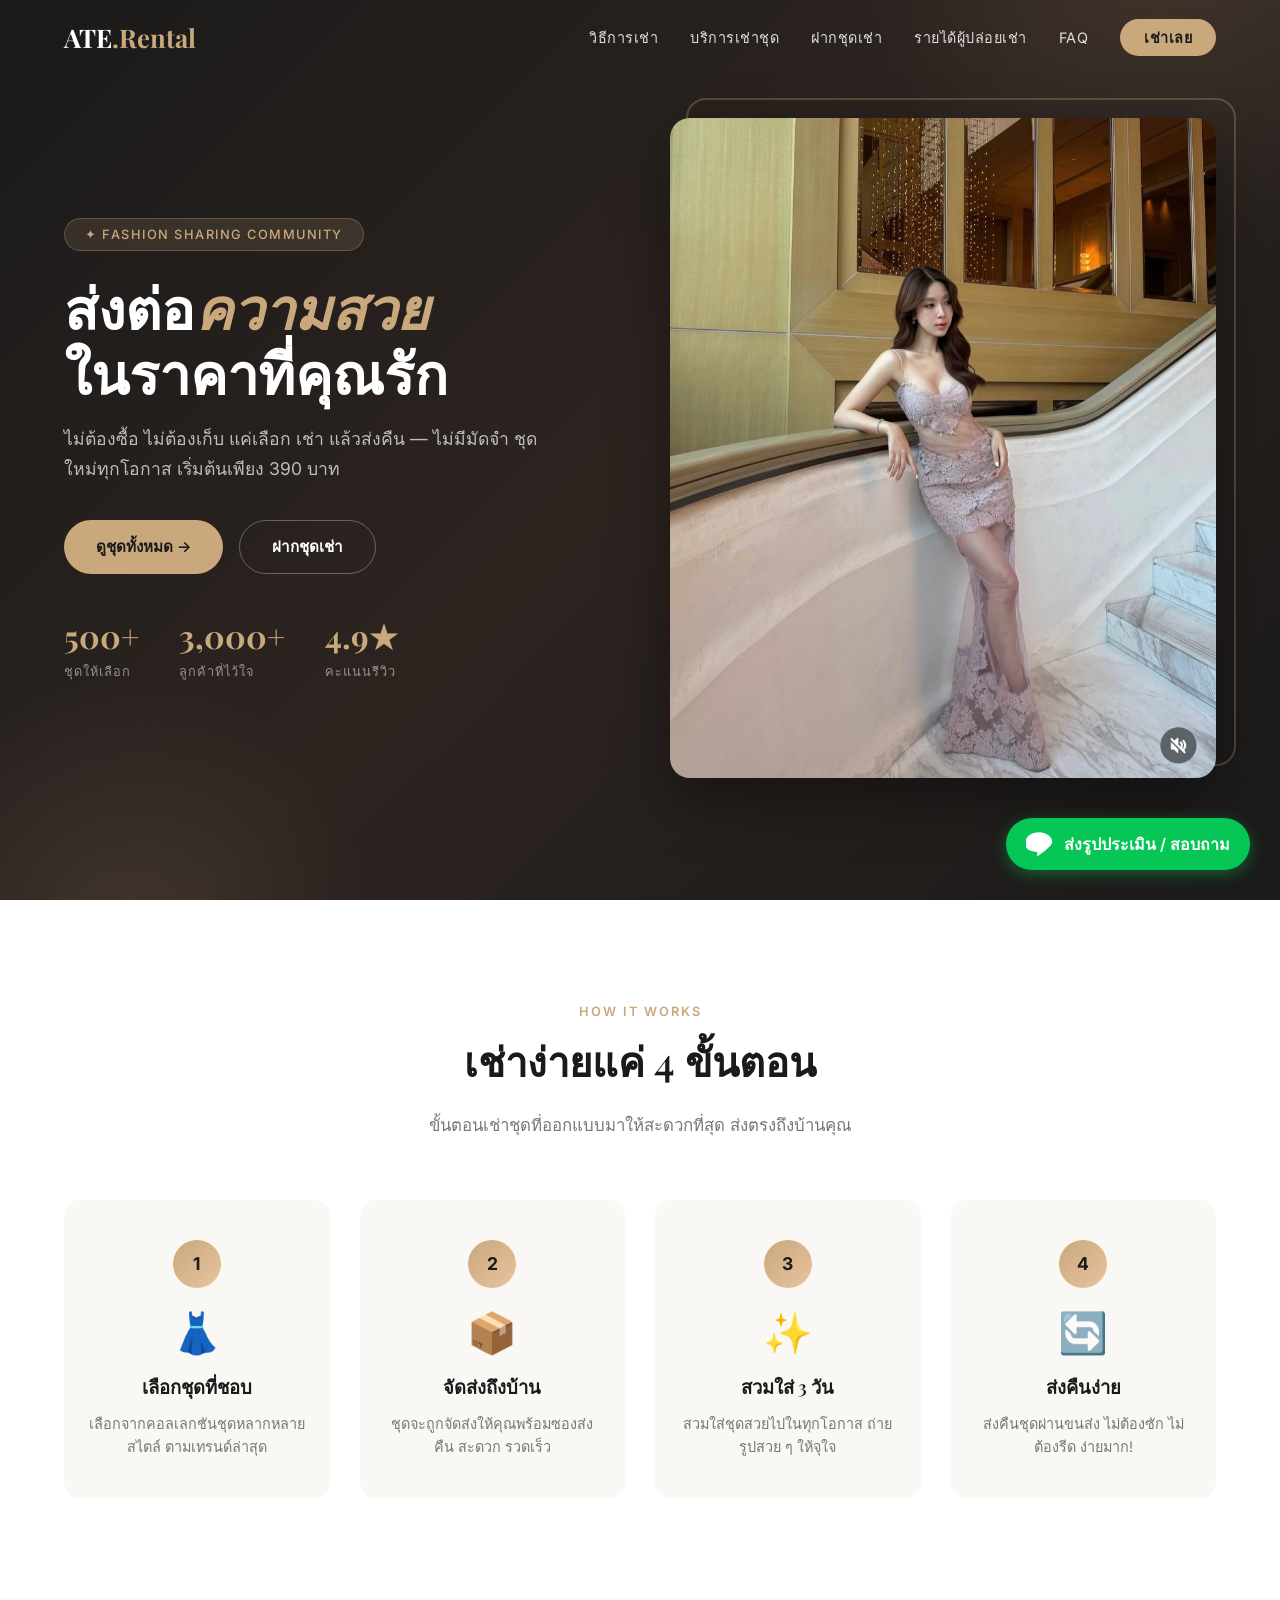
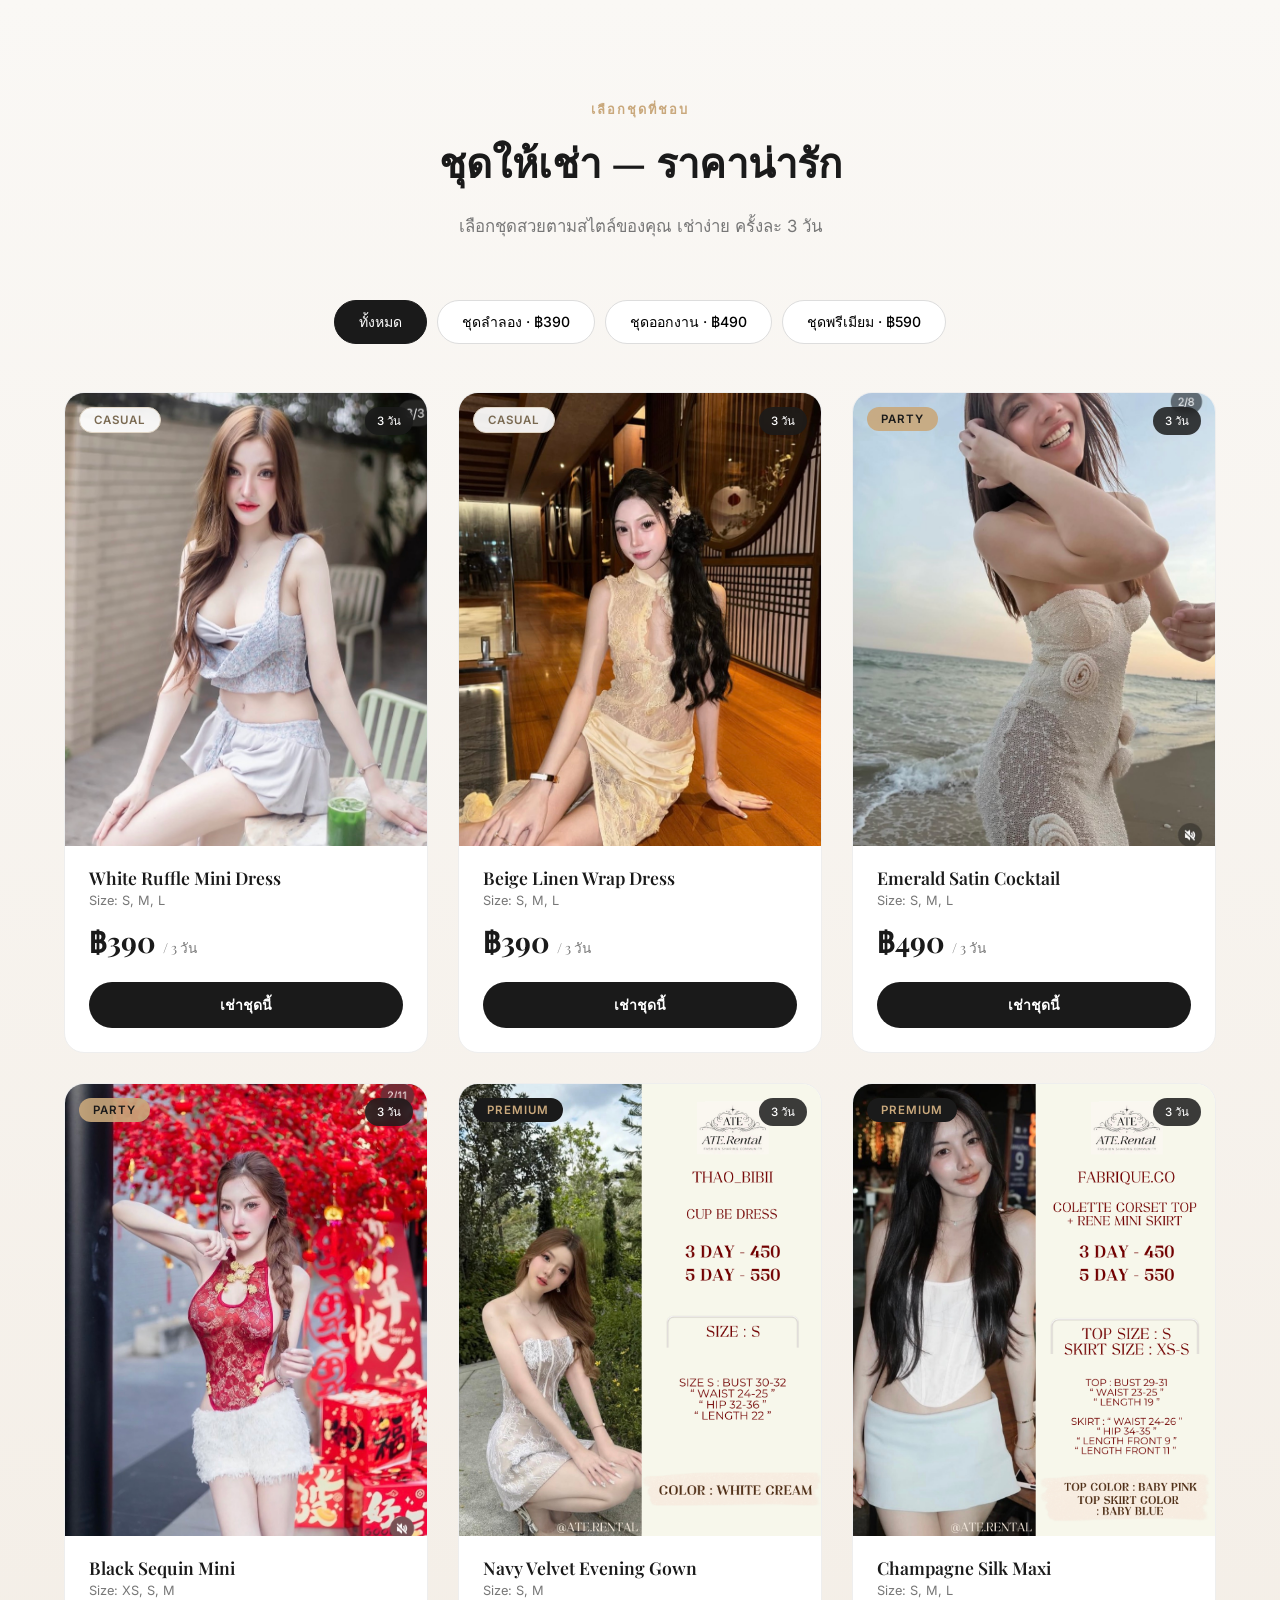
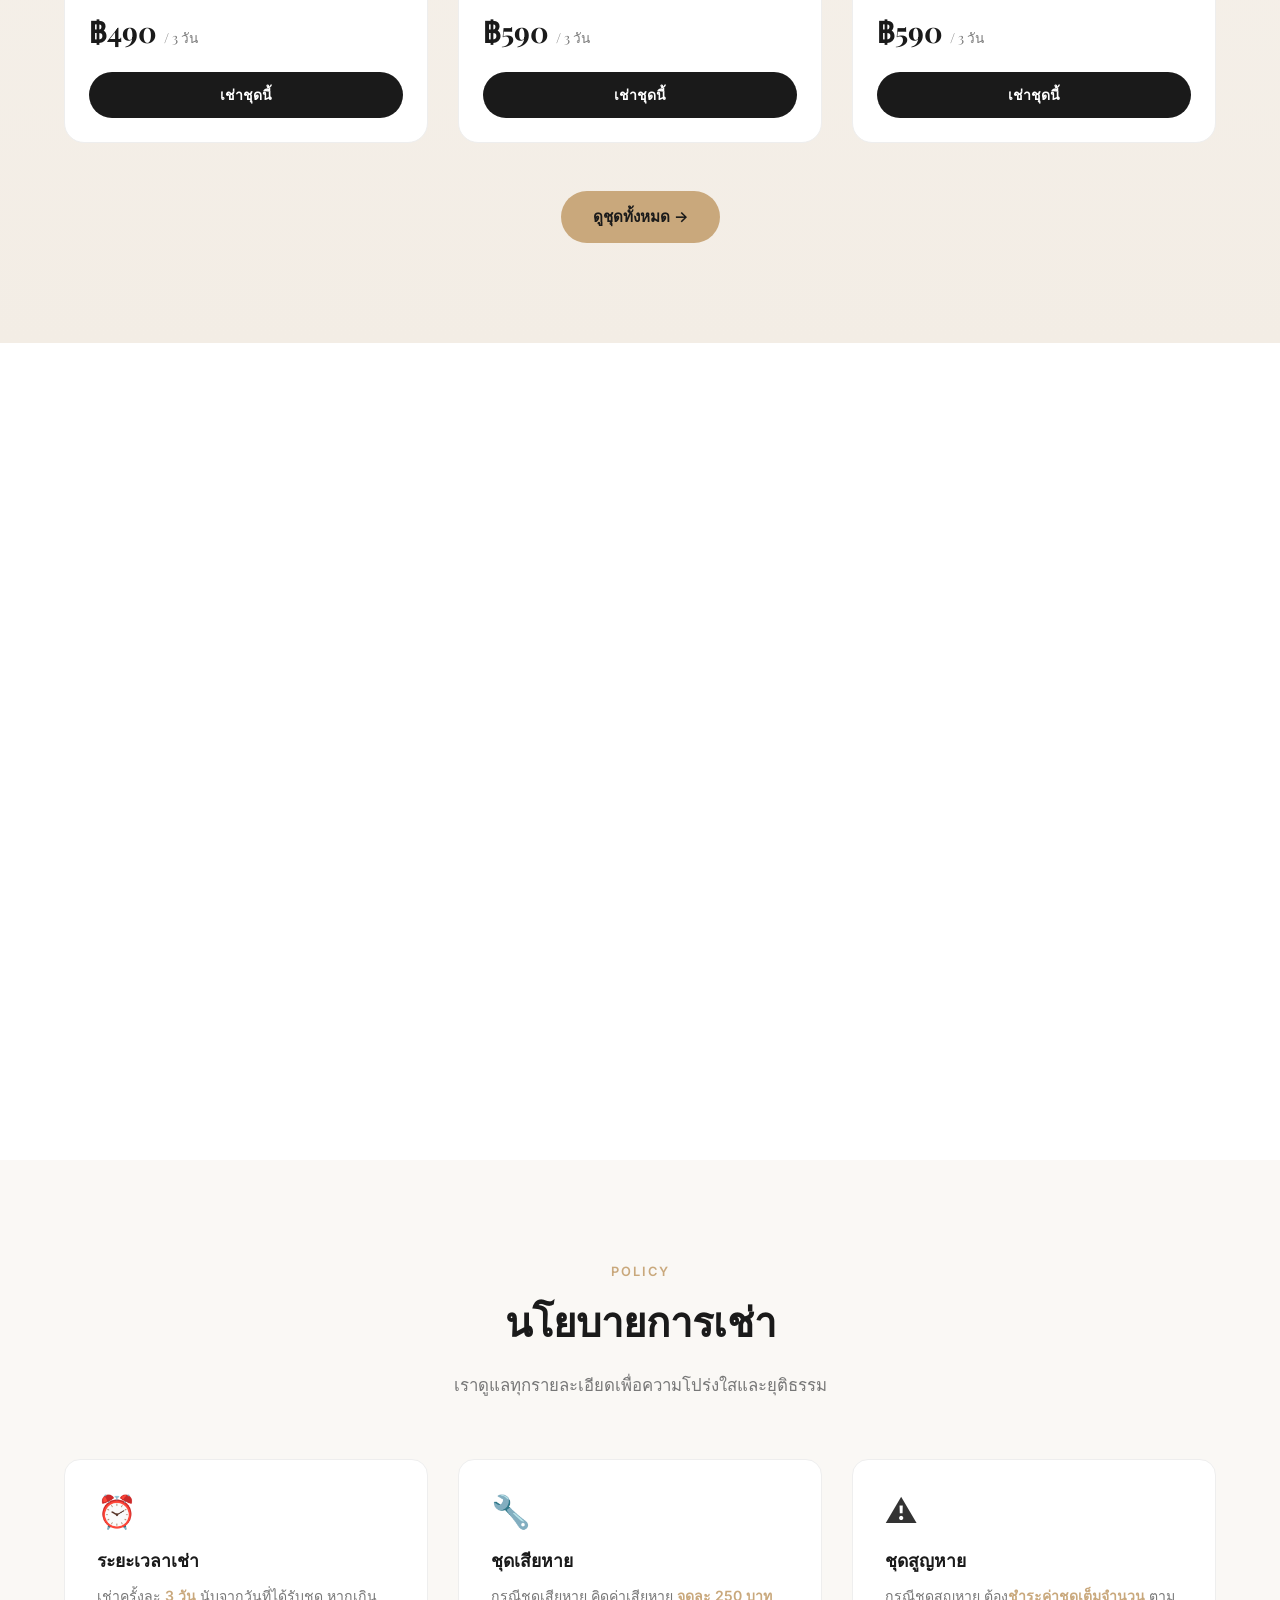
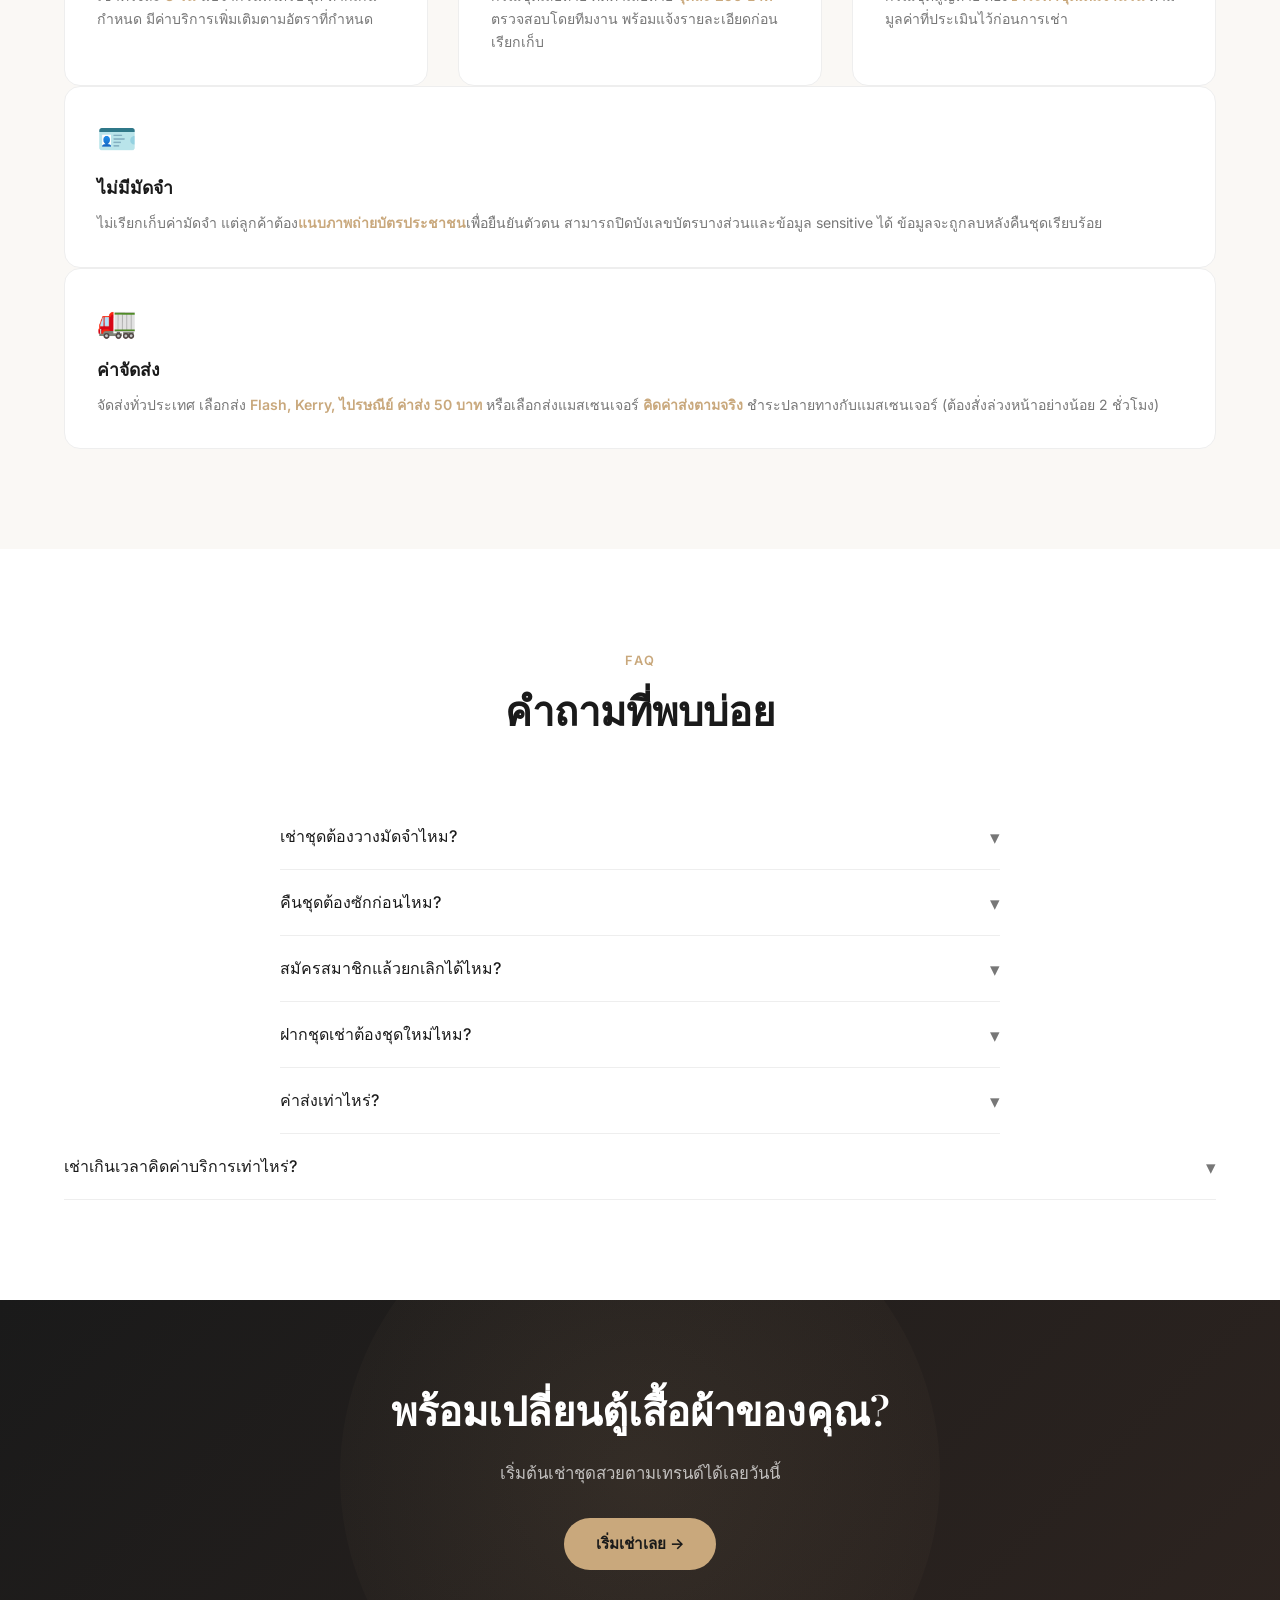
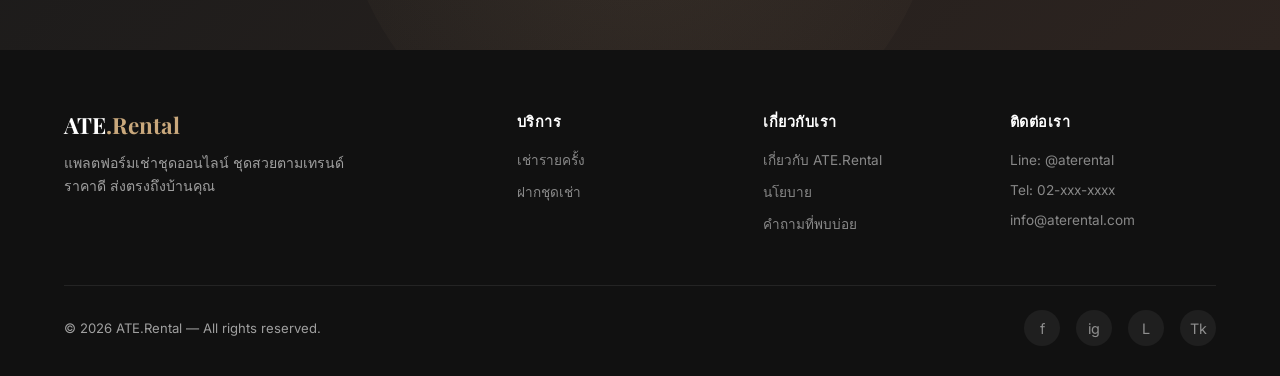
==== commit 7ffcce21: "Add lender dashboard and LINE chat integration" ====
--- a/index.html
+++ b/index.html
@@ -20,6 +20,7 @@
         <li><a href="#how">วิธีการเช่า</a></li>
         <li><a href="rental.html">บริการเช่าชุด</a></li>
         <li><a href="#consign">ฝากชุดเช่า</a></li>
+        <li><a href="lender.html">รายได้ผู้ปล่อยเช่า</a></li>
         <li><a href="#faq">FAQ</a></li>
         <li><a href="rental.html" class="nav-cta">เช่าเลย</a></li>
       </ul>
@@ -215,7 +216,7 @@
               </div>
             </div>
           </div>
-          <a href="#cta" class="btn btn-primary">ส่งชุดประเมิน →</a>
+          <a href="https://line.me/R/ti/p/@aterental" target="_blank" class="btn btn-primary" style="background:#06C755; color:white; border-color:#06C755;">ส่งชุดประเมินผ่าน LINE →</a>
         </div>
       </div>
     </div>
@@ -427,6 +428,14 @@
       });
     });
   </script>
+  <!-- Floating LINE Chat -->
+  <a href="https://line.me/R/ti/p/@aterental" target="_blank" class="floating-line" aria-label="Chat via LINE">
+    <svg viewBox="0 0 24 24" fill="white" width="28" height="28">
+      <path d="M22.5 10.3c0-4.5-5.2-8.3-11.5-8.3S-.5 5.8-.5 10.3c0 4 .3 7.6 9 8.3.4.1.9.4 1.1.9.1.5.1 1.4-.1 2.2 0 0-.2.9 1 .3 1.2-.6 6.3-4.1 8.5-6.7 1.8-1.5 3.5-3.3 3.5-5z"></path>
+    </svg>
+    <span>ส่งรูปประเมิน / สอบถาม</span>
+  </a>
+
 </body>
 
-</html>+</html
--- a/styles.css
+++ b/styles.css
@@ -1094,12 +1094,55 @@
     }
 
     .footer-grid {
-        grid-template-columns: 1fr
+        grid-template-columns: 1fr;
+        gap: 40px
     }
 
     .footer-bottom {
         flex-direction: column;
-        gap: 12px;
+        gap: 16px;
         text-align: center
     }
+}
+
+/* Floating LINE Chat */
+.floating-line {
+    position: fixed;
+    bottom: 30px;
+    right: 30px;
+    background: #06C755;
+    color: white;
+    padding: 12px 20px;
+    border-radius: 50px;
+    display: flex;
+    align-items: center;
+    gap: 10px;
+    text-decoration: none;
+    font-weight: 600;
+    font-size: 1rem;
+    box-shadow: 0 4px 15px rgba(6, 199, 85, 0.4);
+    z-index: 1000;
+    transition: all 0.3s ease;
+}
+
+.floating-line:hover {
+    transform: translateY(-5px) scale(1.05);
+    box-shadow: 0 8px 25px rgba(6, 199, 85, 0.5);
+    color: white;
+}
+
+.floating-line svg {
+    flex-shrink: 0;
+}
+
+@media (max-width: 768px) {
+    .floating-line {
+        bottom: 20px;
+        right: 20px;
+        padding: 10px;
+        border-radius: 50%;
+    }
+    .floating-line span {
+        display: none;
+    }
 }
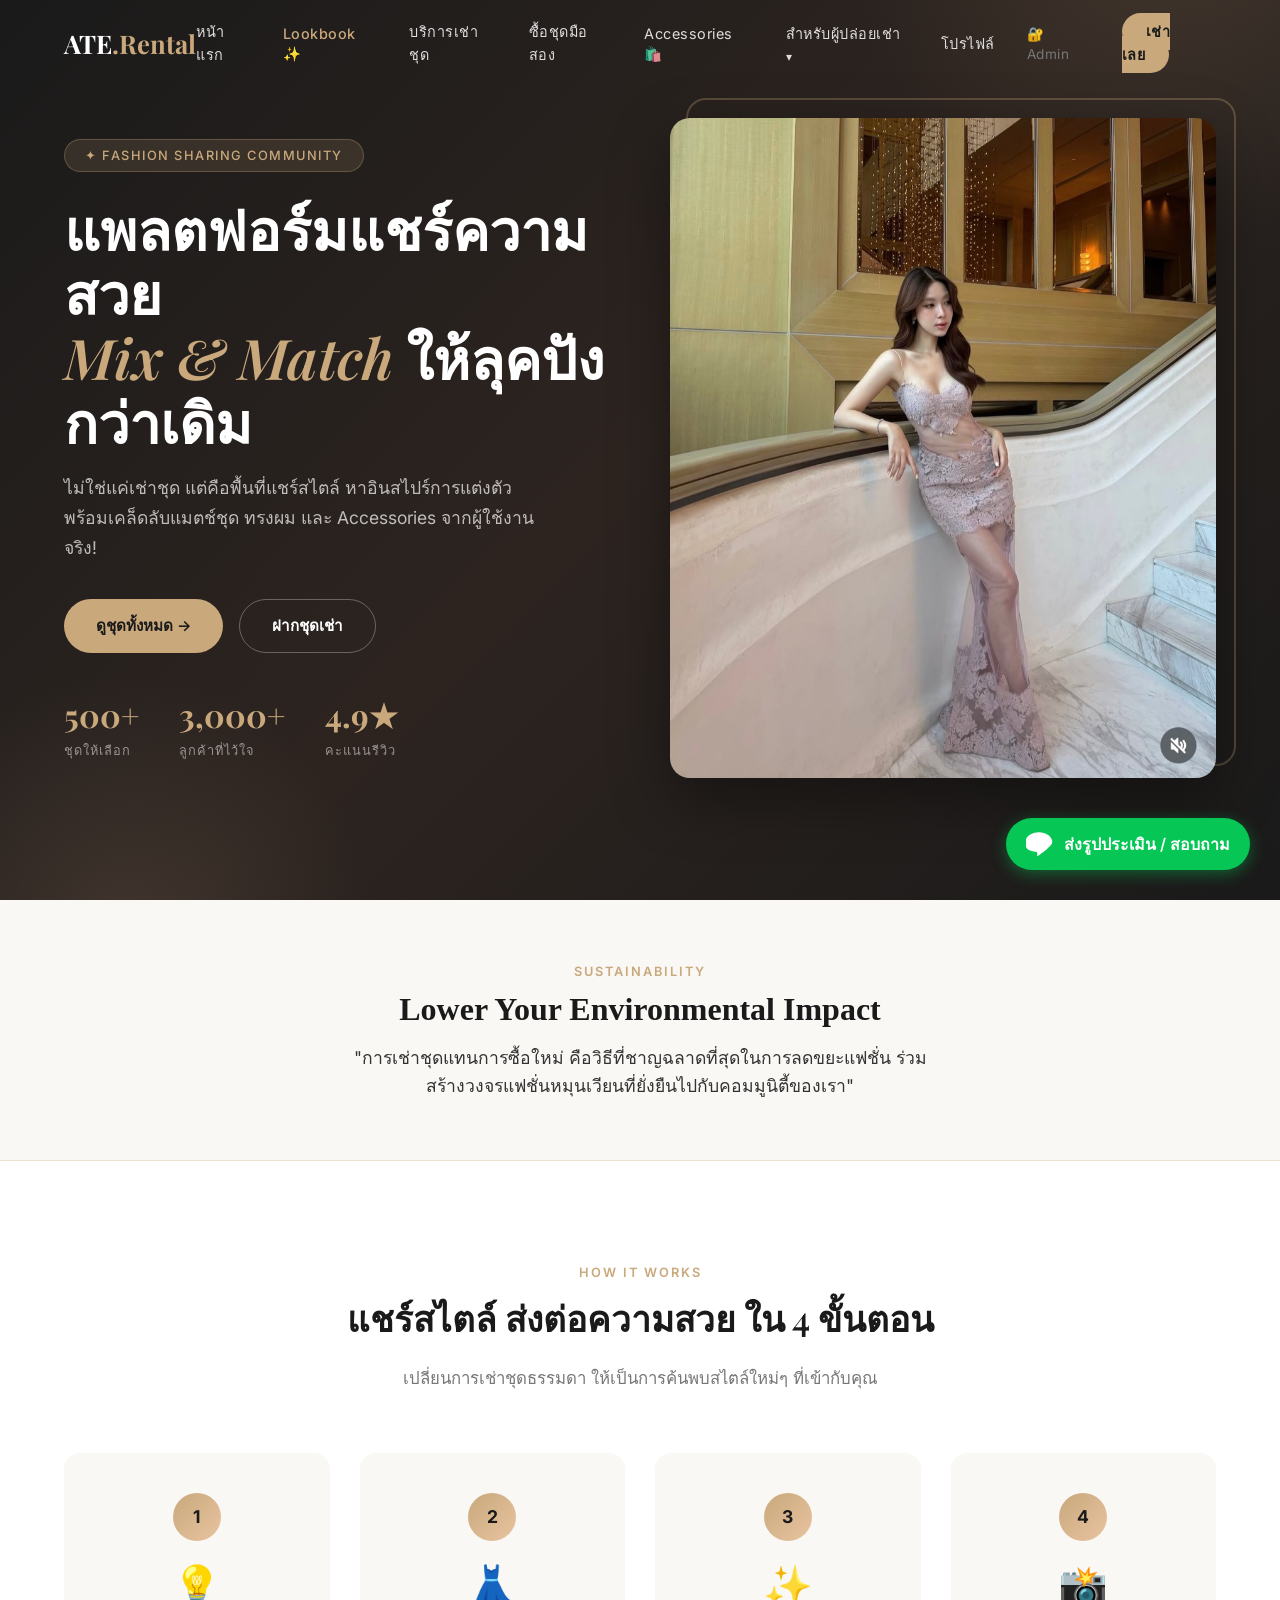
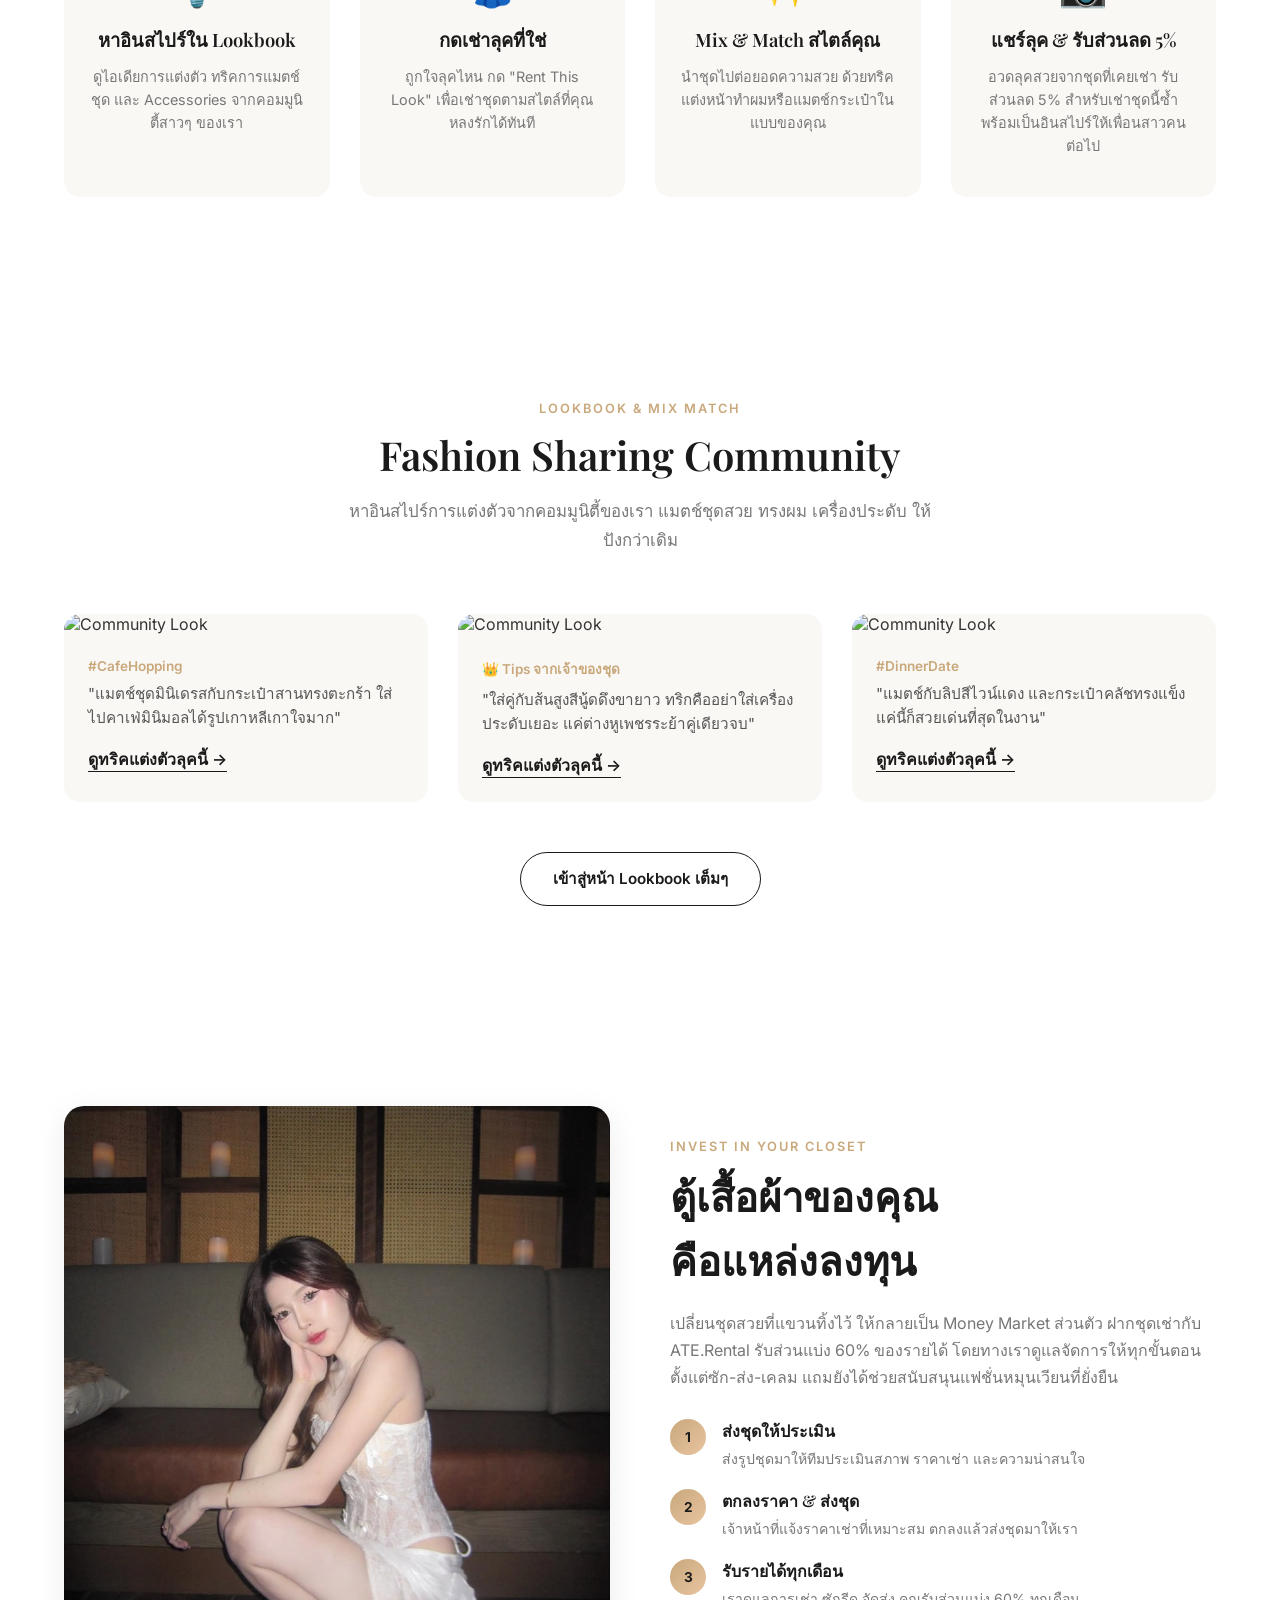
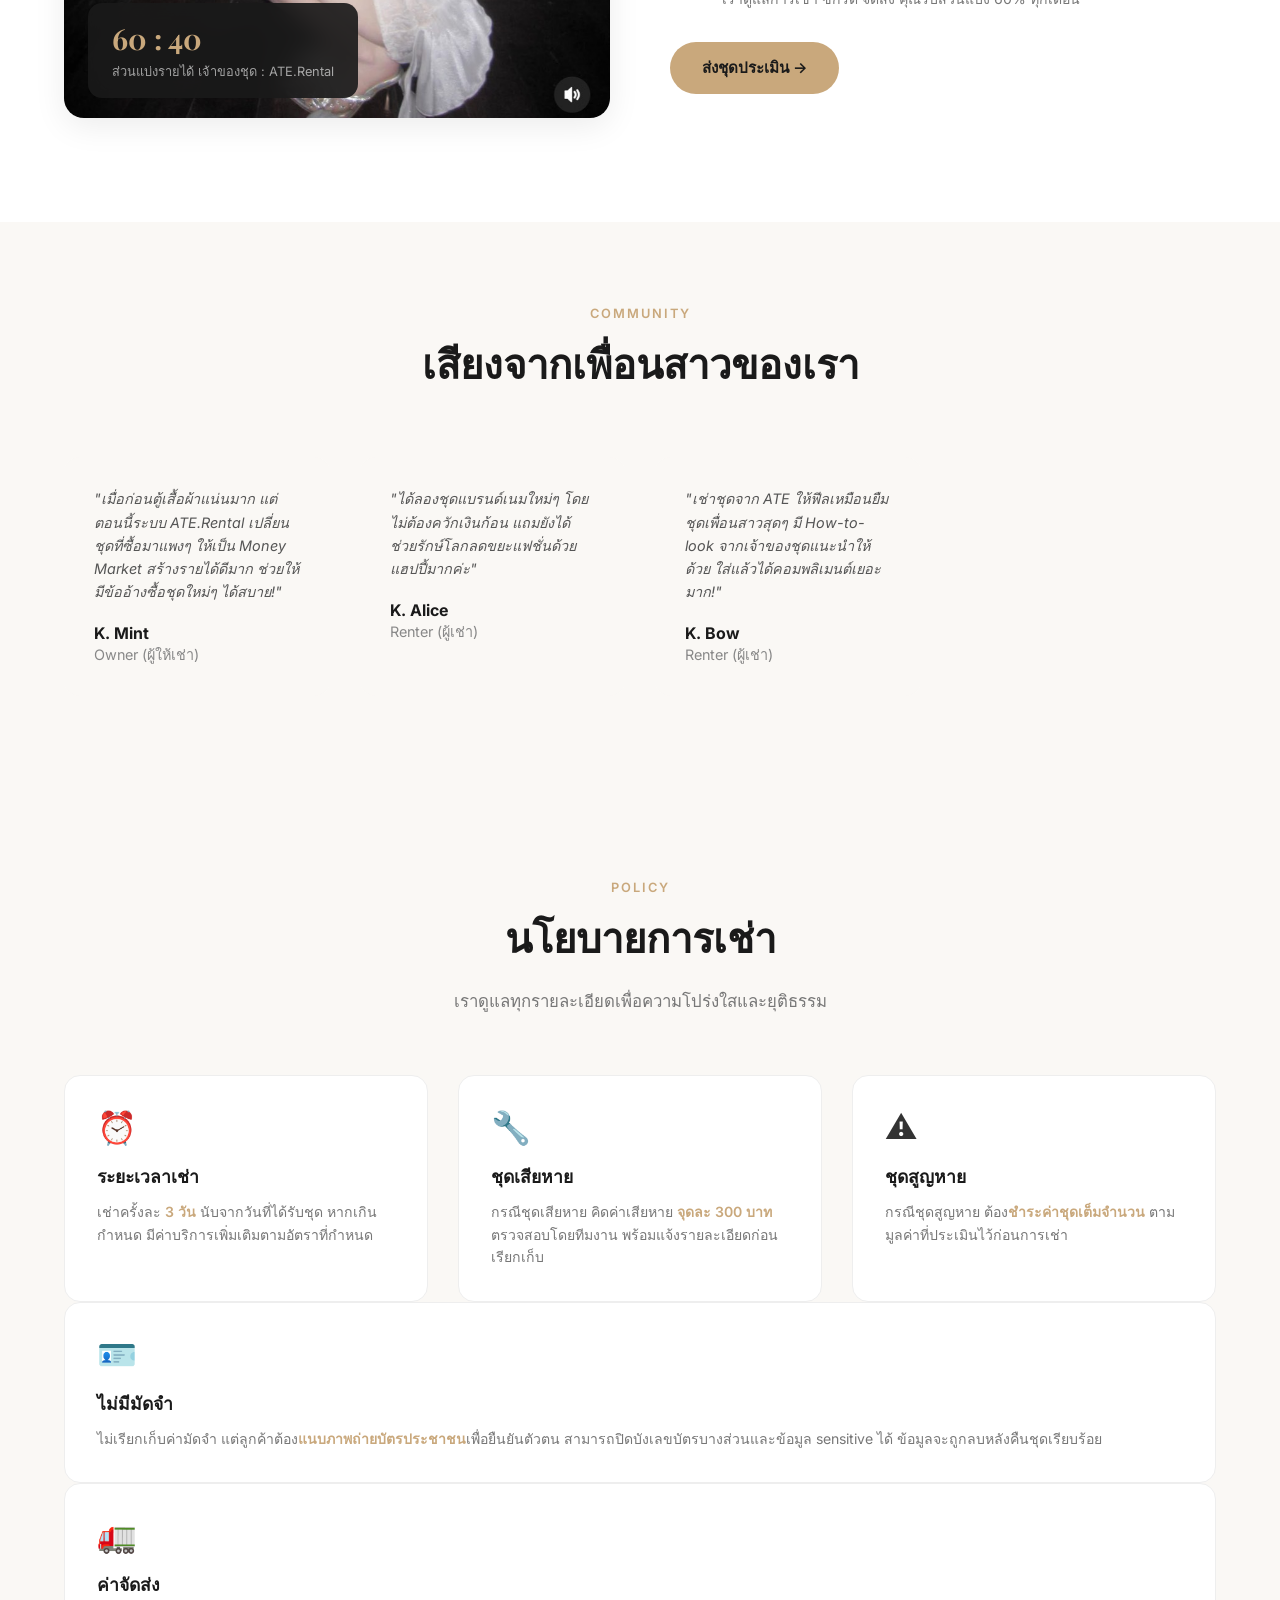
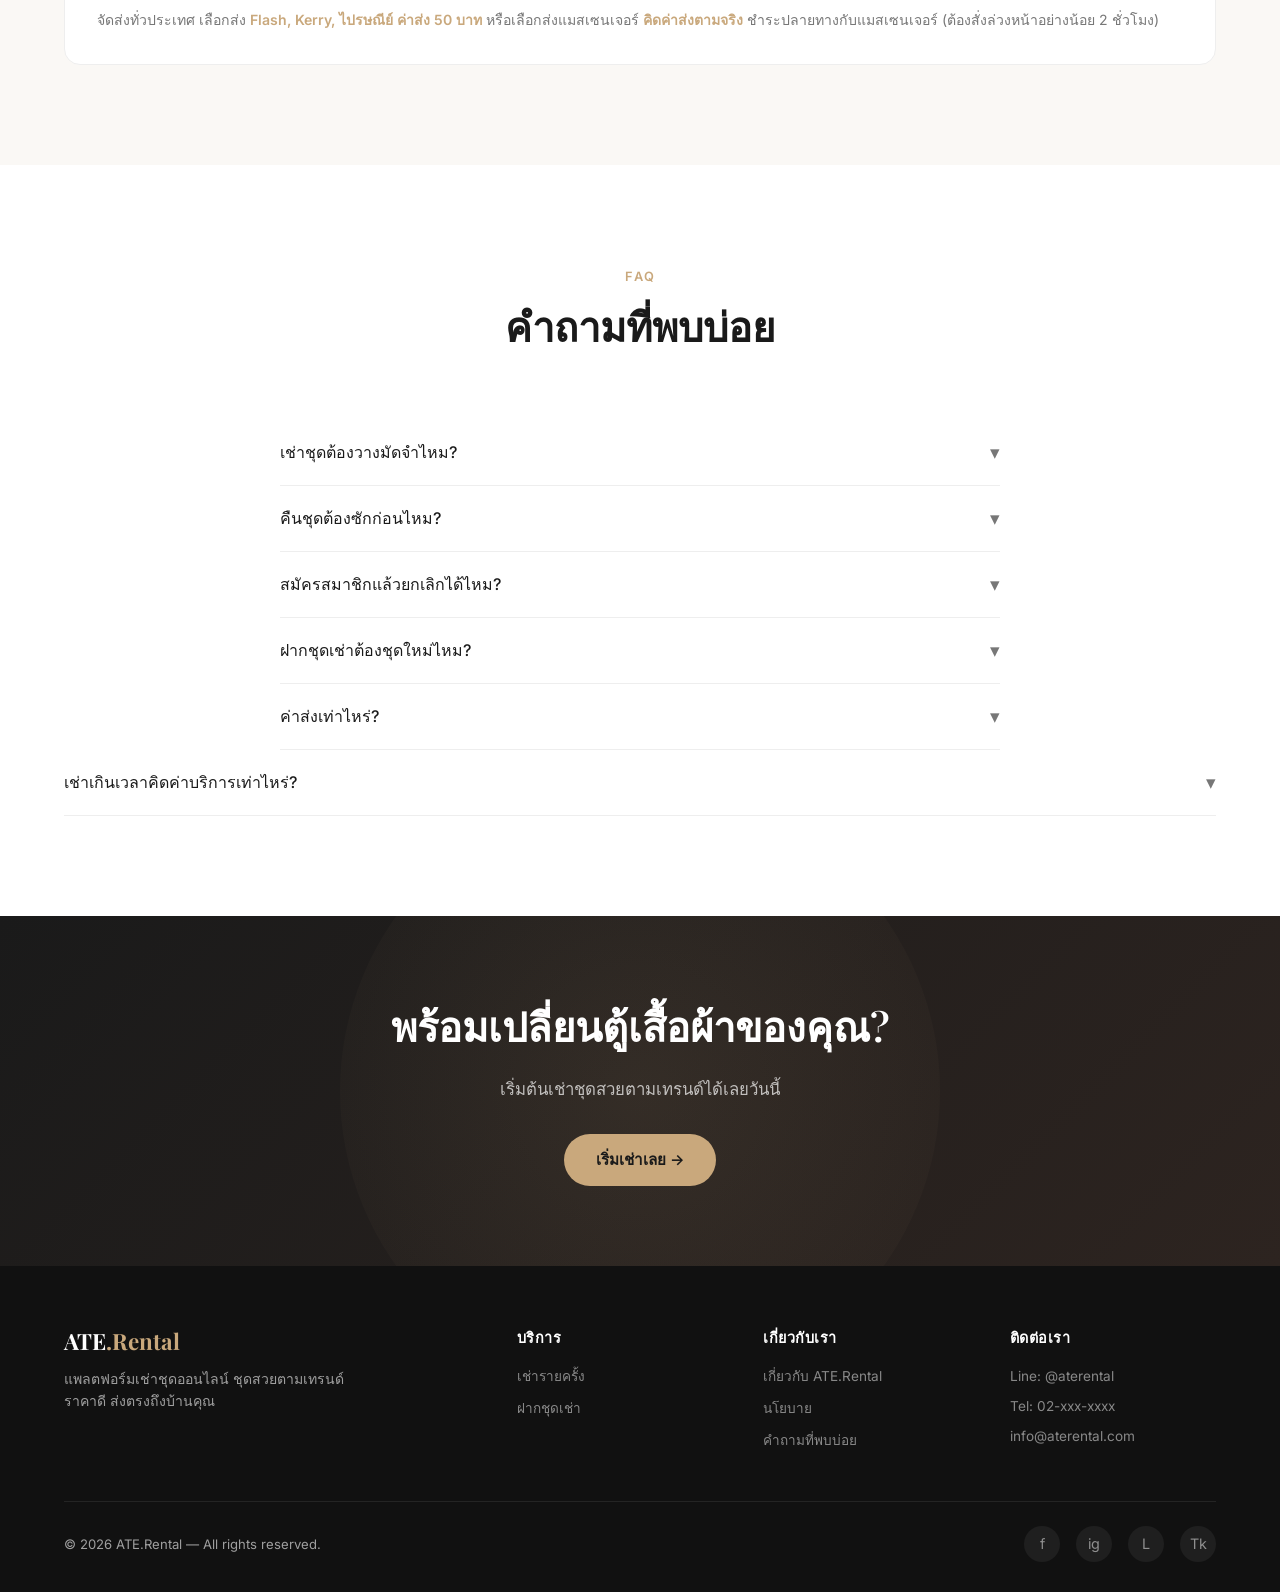
==== commit 96689dc0: "feat: Implement initial ATE.Rental website including core pages, styling, and a complete checkout pr" ====
--- a/index.html
+++ b/index.html
@@ -17,11 +17,19 @@
     <div class="container">
       <a href="#" class="logo">ATE<span>.Rental</span></a>
       <ul class="nav-links">
-        <li><a href="#how">วิธีการเช่า</a></li>
+        <li><a href="index.html">หน้าแรก</a></li>
+        <li><a href="lookbook.html" style="font-weight: 500; color: var(--primary);">Lookbook ✨</a></li>
         <li><a href="rental.html">บริการเช่าชุด</a></li>
-        <li><a href="#consign">ฝากชุดเช่า</a></li>
-        <li><a href="lender.html">รายได้ผู้ปล่อยเช่า</a></li>
-        <li><a href="#faq">FAQ</a></li>
+        <li><a href="second_hand.html">ซื้อชุดมือสอง</a></li>
+        <li><a href="accessories.html">Accessories 🛍️</a></li>
+        <li class="dropdown">
+          <a href="#" class="dropbtn">สำหรับผู้ปล่อยเช่า</a>
+          <div class="dropdown-content">
+            <a href="consign.html">ฝากชุดเช่า</a>
+            <a href="lender.html">แดชบอร์ดรายได้</a>
+          </div>
+        </li>
+        <li><a href="profile.html">โปรไฟล์</a></li>
         <li><a href="rental.html" class="nav-cta">เช่าเลย</a></li>
       </ul>
       <button class="menu-toggle" id="menuToggle" aria-label="Toggle menu">☰</button>
@@ -33,8 +41,8 @@
     <div class="container">
       <div class="hero-content">
         <div class="hero-badge">✦ Fashion Sharing Community</div>
-        <h1>ส่งต่อ<span>ความสวย</span><br>ในราคาที่คุณรัก</h1>
-        <p>ไม่ต้องซื้อ ไม่ต้องเก็บ แค่เลือก เช่า แล้วส่งคืน — ไม่มีมัดจำ ชุดใหม่ทุกโอกาส เริ่มต้นเพียง 390 บาท</p>
+        <h1>แพลตฟอร์มแชร์ความสวย<br><span>Mix & Match</span> ให้ลุคปังกว่าเดิม</h1>
+        <p>ไม่ใช่แค่เช่าชุด แต่คือพื้นที่แชร์สไตล์ หาอินสไปร์การแต่งตัว พร้อมเคล็ดลับแมตช์ชุด ทรงผม และ Accessories จากผู้ใช้งานจริง!</p>
         <div class="hero-buttons">
           <a href="rental.html" class="btn btn-primary">ดูชุดทั้งหมด →</a>
           <a href="#consign" class="btn btn-outline">ฝากชุดเช่า</a>
@@ -60,122 +68,93 @@
     </div>
   </section>
 
+  <!-- SUSTAINABILITY -->
+  <section class="sustainability animate" style="background: var(--light); padding: 60px 0; text-align: center; border-bottom: 1px solid #ebe1d1;">
+    <div class="container">
+      <div class="section-tag">Sustainability</div>
+      <h2 style="font-family: serif; font-size: 2rem; color: var(--dark); margin-bottom: 16px;">Lower Your Environmental Impact</h2>
+      <p style="color: var(--text); max-width: 600px; margin: 0 auto; font-size: 1.1rem; line-height: 1.6;">"การเช่าชุดแทนการซื้อใหม่ คือวิธีที่ชาญฉลาดที่สุดในการลดขยะแฟชั่น ร่วมสร้างวงจรแฟชั่นหมุนเวียนที่ยั่งยืนไปกับคอมมูนิตี้ของเรา"</p>
+    </div>
+  </section>
+
   <!-- HOW IT WORKS -->
   <section class="how-it-works" id="how">
     <div class="container">
       <div class="section-header animate">
         <div class="section-tag">How It Works</div>
-        <h2>เช่าง่ายแค่ 4 ขั้นตอน</h2>
-        <p>ขั้นตอนเช่าชุดที่ออกแบบมาให้สะดวกที่สุด ส่งตรงถึงบ้านคุณ</p>
+        <h2 style="font-size: 2.2rem;">แชร์สไตล์ ส่งต่อความสวย ใน 4 ขั้นตอน</h2>
+        <p>เปลี่ยนการเช่าชุดธรรมดา ให้เป็นการค้นพบสไตล์ใหม่ๆ ที่เข้ากับคุณ</p>
       </div>
       <div class="steps-grid">
         <div class="step-card animate">
           <div class="step-number">1</div>
-          <div class="step-icon">👗</div>
-          <h3>เลือกชุดที่ชอบ</h3>
-          <p>เลือกจากคอลเลกชันชุดหลากหลายสไตล์ ตามเทรนด์ล่าสุด</p>
+          <div class="step-icon">💡</div>
+          <h3>หาอินสไปร์ใน Lookbook</h3>
+          <p>ดูไอเดียการแต่งตัว ทริคการแมตช์ชุด และ Accessories จากคอมมูนิตี้สาวๆ ของเรา</p>
         </div>
         <div class="step-card animate">
           <div class="step-number">2</div>
-          <div class="step-icon">📦</div>
-          <h3>จัดส่งถึงบ้าน</h3>
-          <p>ชุดจะถูกจัดส่งให้คุณพร้อมซองส่งคืน สะดวก รวดเร็ว</p>
+          <div class="step-icon">👗</div>
+          <h3>กดเช่าลุคที่ใช่</h3>
+          <p>ถูกใจลุคไหน กด "Rent This Look" เพื่อเช่าชุดตามสไตล์ที่คุณหลงรักได้ทันที</p>
         </div>
         <div class="step-card animate">
           <div class="step-number">3</div>
           <div class="step-icon">✨</div>
-          <h3>สวมใส่ 3 วัน</h3>
-          <p>สวมใส่ชุดสวยไปในทุกโอกาส ถ่ายรูปสวย ๆ ให้จุใจ</p>
+          <h3>Mix & Match สไตล์คุณ</h3>
+          <p>นำชุดไปต่อยอดความสวย ด้วยทริคแต่งหน้าทำผมหรือแมตช์กระเป๋าในแบบของคุณ</p>
         </div>
         <div class="step-card animate">
           <div class="step-number">4</div>
-          <div class="step-icon">🔄</div>
-          <h3>ส่งคืนง่าย</h3>
-          <p>ส่งคืนชุดผ่านขนส่ง ไม่ต้องซัก ไม่ต้องรีด ง่ายมาก!</p>
-        </div>
-      </div>
-    </div>
-  </section>
-
-  <!-- PRICING / CATALOG -->
-  <section class="pricing" id="pricing">
+          <div class="step-icon">📸</div>
+          <h3>แชร์ลุค &amp; รับส่วนลด 5%</h3>
+          <p>อวดลุคสวยจากชุดที่เคยเช่า รับส่วนลด 5% สำหรับเช่าชุดนี้ซ้ำ พร้อมเป็นอินสไปร์ให้เพื่อนสาวคนต่อไป</p>
+        </div>
+      </div>
+    </div>
+  </section>
+
+  <!-- COMMUNITY LOOKS (NEW) -->
+  <section class="community-looks" style="padding: 100px 0; background: #fff;">
     <div class="container">
       <div class="section-header animate">
-        <div class="section-tag">เลือกชุดที่ชอบ</div>
-        <h2>ชุดให้เช่า — ราคาน่ารัก</h2>
-        <p>เลือกชุดสวยตามสไตล์ของคุณ เช่าง่าย ครั้งละ 3 วัน</p>
-      </div>
-      <!-- Filter Tabs -->
-      <div class="catalog-filter animate">
-        <button class="filter-btn active" data-filter="all">ทั้งหมด</button>
-        <button class="filter-btn" data-filter="casual">ชุดลำลอง · ฿390</button>
-        <button class="filter-btn" data-filter="party">ชุดออกงาน · ฿490</button>
-        <button class="filter-btn" data-filter="premium">ชุดพรีเมียม · ฿590</button>
-      </div>
-      <!-- Product Grid -->
-      <div class="catalog-grid">
-        <div class="product-card animate" data-category="casual">
-          <div class="product-img"><img src="dress1.png" alt="White Ruffle Mini Dress" loading="lazy"><span
-              class="product-badge casual">Casual</span><span class="product-days">3 วัน</span></div>
-          <div class="product-info">
-            <h3>White Ruffle Mini Dress</h3>
-            <p class="product-size">Size: S, M, L</p>
-            <div class="product-price">฿390 <span>/ 3 วัน</span></div><a href="#cta" class="btn btn-dark">เช่าชุดนี้</a>
-          </div>
-        </div>
-        <div class="product-card animate" data-category="casual">
-          <div class="product-img"><img src="dress2.png" alt="Beige Linen Wrap Dress" loading="lazy"><span
-              class="product-badge casual">Casual</span><span class="product-days">3 วัน</span></div>
-          <div class="product-info">
-            <h3>Beige Linen Wrap Dress</h3>
-            <p class="product-size">Size: S, M, L</p>
-            <div class="product-price">฿390 <span>/ 3 วัน</span></div><a href="#cta" class="btn btn-dark">เช่าชุดนี้</a>
-          </div>
-        </div>
-        <div class="product-card animate" data-category="party">
-          <div class="product-img"><img src="dress3.png" alt="Emerald Satin Cocktail" loading="lazy"><span
-              class="product-badge party">Party</span><span class="product-days">3 วัน</span></div>
-          <div class="product-info">
-            <h3>Emerald Satin Cocktail</h3>
-            <p class="product-size">Size: S, M, L</p>
-            <div class="product-price">฿490 <span>/ 3 วัน</span></div><a href="#cta" class="btn btn-dark">เช่าชุดนี้</a>
-          </div>
-        </div>
-        <div class="product-card animate" data-category="party">
-          <div class="product-img"><img src="dress4.png" alt="Black Sequin Mini" loading="lazy"><span
-              class="product-badge party">Party</span><span class="product-days">3 วัน</span></div>
-          <div class="product-info">
-            <h3>Black Sequin Mini</h3>
-            <p class="product-size">Size: XS, S, M</p>
-            <div class="product-price">฿490 <span>/ 3 วัน</span></div><a href="#cta" class="btn btn-dark">เช่าชุดนี้</a>
-          </div>
-        </div>
-        <div class="product-card animate" data-category="premium">
-          <div class="product-img"><img src="dress5.png" alt="Navy Velvet Evening Gown" loading="lazy"><span
-              class="product-badge premium">Premium</span><span class="product-days">3 วัน</span></div>
-          <div class="product-info">
-            <h3>Navy Velvet Evening Gown</h3>
-            <p class="product-size">Size: S, M</p>
-            <div class="product-price">฿590 <span>/ 3 วัน</span></div><a href="#cta" class="btn btn-dark">เช่าชุดนี้</a>
-          </div>
-        </div>
-        <div class="product-card animate" data-category="premium">
-          <div class="product-img"><img src="dress6.png" alt="Champagne Silk Maxi" loading="lazy"><span
-              class="product-badge premium">Premium</span><span class="product-days">3 วัน</span></div>
-          <div class="product-info">
-            <h3>Champagne Silk Maxi</h3>
-            <p class="product-size">Size: S, M, L</p>
-            <div class="product-price">฿590 <span>/ 3 วัน</span></div><a href="#cta" class="btn btn-dark">เช่าชุดนี้</a>
-          </div>
-        </div>
-      </div>
-      <div style="text-align:center;margin-top:48px" class="animate">
-        <a href="rental.html" class="btn btn-primary">ดูชุดทั้งหมด →</a>
-      </div>
-    </div>
-  </section>
-
-
+        <div class="section-tag">Lookbook & Mix Match</div>
+        <h2>Fashion Sharing Community</h2>
+        <p>หาอินสไปร์การแต่งตัวจากคอมมูนิตี้ของเรา แมตช์ชุดสวย ทรงผม เครื่องประดับ ให้ปังกว่าเดิม</p>
+      </div>
+      
+      <div style="display: grid; grid-template-columns: repeat(auto-fit, minmax(280px, 1fr)); gap: 30px; margin-bottom: 50px;">
+        <div class="step-card animate" style="padding: 0; overflow: hidden; text-align: left;">
+          <img src="https://images.unsplash.com/photo-1595777457583-95e059d581b8?w=500&auto=format&fit=crop&q=80" alt="Community Look" style="width: 100%; height: 320px; object-fit: cover;">
+          <div style="padding: 24px;">
+            <div style="font-size: 0.85rem; color: var(--primary); font-weight: 600; margin-bottom: 8px;">#CafeHopping</div>
+            <p style="font-size: 0.95rem; color: #555; line-height: 1.6; margin-bottom: 16px;">"แมตช์ชุดมินิเดรสกับกระเป๋าสานทรงตะกร้า ใส่ไปคาเฟ่มินิมอลได้รูปเกาหลีเกาใจมาก"</p>
+            <a href="lookbook.html" style="color: var(--dark); font-weight: 600; text-decoration: none; border-bottom: 1px solid var(--dark); padding-bottom: 2px;">ดูทริคแต่งตัวลุคนี้ →</a>
+          </div>
+        </div>
+        <div class="step-card animate" style="padding: 0; overflow: hidden; text-align: left;">
+          <img src="https://images.unsplash.com/photo-1566207274740-0f8cf6b7d5a5?w=500&auto=format&fit=crop&q=80" alt="Community Look" style="width: 100%; height: 320px; object-fit: cover;">
+          <div style="padding: 24px;">
+            <div style="font-size: 0.85rem; color: var(--primary); font-weight: 600; margin-bottom: 8px;">👑 Tips จากเจ้าของชุด</div>
+            <p style="font-size: 0.95rem; color: #555; line-height: 1.6; margin-bottom: 16px;">"ใส่คู่กับส้นสูงสีนู้ดดึงขายาว ทริกคืออย่าใส่เครื่องประดับเยอะ แค่ต่างหูเพชรระย้าคู่เดียวจบ"</p>
+            <a href="lookbook.html" style="color: var(--dark); font-weight: 600; text-decoration: none; border-bottom: 1px solid var(--dark); padding-bottom: 2px;">ดูทริคแต่งตัวลุคนี้ →</a>
+          </div>
+        </div>
+        <div class="step-card animate" style="padding: 0; overflow: hidden; text-align: left;">
+          <img src="https://images.unsplash.com/photo-1543632345-eb0746ba9fcd?w=500&auto=format&fit=crop&q=80" alt="Community Look" style="width: 100%; height: 320px; object-fit: cover;">
+          <div style="padding: 24px;">
+            <div style="font-size: 0.85rem; color: var(--primary); font-weight: 600; margin-bottom: 8px;">#DinnerDate</div>
+            <p style="font-size: 0.95rem; color: #555; line-height: 1.6; margin-bottom: 16px;">"แมตช์กับลิปสีไวน์แดง และกระเป๋าคลัชทรงแข็ง แค่นี้ก็สวยเด่นที่สุดในงาน"</p>
+            <a href="lookbook.html" style="color: var(--dark); font-weight: 600; text-decoration: none; border-bottom: 1px solid var(--dark); padding-bottom: 2px;">ดูทริคแต่งตัวลุคนี้ →</a>
+          </div>
+        </div>
+      </div>
+      
+      <div style="text-align: center;">
+        <a href="lookbook.html" class="btn btn-outline" style="color: var(--dark); border-color: var(--dark);">เข้าสู่หน้า Lookbook เต็มๆ</a>
+      </div>
+    </div>
+  </section>
 
   <!-- CONSIGNMENT -->
   <section class="consign" id="consign">
@@ -189,10 +168,9 @@
           </div>
         </div>
         <div class="consign-content animate">
-          <div class="section-tag">Consignment</div>
-          <h2>มีชุดสวย?<br>นำมาสร้างรายได้</h2>
-          <p>ชุดสวย ๆ ที่แขวนอยู่ในตู้เสื้อผ้า สามารถเปลี่ยนเป็นรายได้ทุกเดือน ฝากชุดเช่ากับ ATE.Rental รับส่วนแบ่ง 60%
-            ของรายได้ค่าเช่า</p>
+          <div class="section-tag">Invest in your closet</div>
+          <h2>ตู้เสื้อผ้าของคุณ<br>คือแหล่งลงทุน</h2>
+          <p>เปลี่ยนชุดสวยที่แขวนทิ้งไว้ ให้กลายเป็น Money Market ส่วนตัว ฝากชุดเช่ากับ ATE.Rental รับส่วนแบ่ง 60% ของรายได้ โดยทางเราดูแลจัดการให้ทุกขั้นตอนตั้งแต่ซัก-ส่ง-เคลม แถมยังได้ช่วยสนับสนุนแฟชั่นหมุนเวียนที่ยั่งยืน</p>
           <div class="consign-steps">
             <div class="c-step">
               <div class="c-step-num">1</div>
@@ -216,7 +194,34 @@
               </div>
             </div>
           </div>
-          <a href="https://line.me/R/ti/p/@aterental" target="_blank" class="btn btn-primary" style="background:#06C755; color:white; border-color:#06C755;">ส่งชุดประเมินผ่าน LINE →</a>
+          <a href="consign.html" class="btn btn-primary">ส่งชุดประเมิน →</a>
+        </div>
+      </div>
+    </div>
+  </section>
+
+  <!-- TESTIMONIALS -->
+  <section class="testimonials" style="padding: 80px 0; background: #faf8f5;">
+    <div class="container">
+      <div class="section-header animate">
+        <div class="section-tag">Community</div>
+        <h2>เสียงจากเพื่อนสาวของเรา</h2>
+      </div>
+      <div class="steps-grid">
+        <div class="step-card animate" style="text-align: left; padding: 30px;">
+          <p style="font-style: italic; color: #555; margin-bottom: 20px;">"เมื่อก่อนตู้เสื้อผ้าแน่นมาก แต่ตอนนี้ระบบ ATE.Rental เปลี่ยนชุดที่ซื้อมาแพงๆ ให้เป็น Money Market สร้างรายได้ดีมาก ช่วยให้มีข้ออ้างซื้อชุดใหม่ๆ ได้สบาย!"</p>
+          <div style="font-weight: bold; color: var(--dark);">K. Mint</div>
+          <div style="font-size: 0.9rem; color: #888;">Owner (ผู้ให้เช่า)</div>
+        </div>
+        <div class="step-card animate" style="text-align: left; padding: 30px;">
+          <p style="font-style: italic; color: #555; margin-bottom: 20px;">"ได้ลองชุดแบรนด์เนมใหม่ๆ โดยไม่ต้องควักเงินก้อน แถมยังได้ช่วยรักษ์โลกลดขยะแฟชั่นด้วย แฮปปี้มากค่ะ"</p>
+          <div style="font-weight: bold; color: var(--dark);">K. Alice</div>
+          <div style="font-size: 0.9rem; color: #888;">Renter (ผู้เช่า)</div>
+        </div>
+        <div class="step-card animate" style="text-align: left; padding: 30px;">
+          <p style="font-style: italic; color: #555; margin-bottom: 20px;">"เช่าชุดจาก ATE ให้ฟีลเหมือนยืมชุดเพื่อนสาวสุดๆ มี How-to-look จากเจ้าของชุดแนะนำให้ด้วย ใส่แล้วได้คอมพลิเมนต์เยอะมาก!"</p>
+          <div style="font-weight: bold; color: var(--dark);">K. Bow</div>
+          <div style="font-size: 0.9rem; color: #888;">Renter (ผู้เช่า)</div>
         </div>
       </div>
     </div>
@@ -240,7 +245,7 @@
         <div class="policy-card animate">
           <div class="policy-icon">🔧</div>
           <h3>ชุดเสียหาย</h3>
-          <p>กรณีชุดเสียหาย คิดค่าเสียหาย <span class="policy-highlight">จุดละ 250 บาท</span> ตรวจสอบโดยทีมงาน
+          <p>กรณีชุดเสียหาย คิดค่าเสียหาย <span class="policy-highlight">จุดละ 300 บาท</span> ตรวจสอบโดยทีมงาน
             พร้อมแจ้งรายละเอียดก่อนเรียกเก็บ</p>
         </div>
         <div class="policy-card animate">
@@ -323,7 +328,7 @@
       <h2 class="animate">พร้อมเปลี่ยนตู้เสื้อผ้าของคุณ?</h2>
       <p class="animate">เริ่มต้นเช่าชุดสวยตามเทรนด์ได้เลยวันนี้</p>
       <div class="cta-buttons animate">
-        <a href="#" class="btn btn-primary">เริ่มเช่าเลย →</a>
+        <a href="rental.html" class="btn btn-primary">เริ่มเช่าเลย →</a>
       </div>
     </div>
   </section>
@@ -339,7 +344,7 @@
         <div class="footer-col">
           <h4>บริการ</h4>
           <ul>
-            <li><a href="#pricing">เช่ารายครั้ง</a></li>
+            <li><a href="rental.html">เช่ารายครั้ง</a></li>
             <li><a href="#consign">ฝากชุดเช่า</a></li>
           </ul>
         </div>
@@ -401,19 +406,6 @@
         const isActive = item.classList.contains('active');
         document.querySelectorAll('.faq-item').forEach(i => { i.classList.remove('active'); i.querySelector('.faq-answer').style.maxHeight = null });
         if (!isActive) { item.classList.add('active'); answer.style.maxHeight = answer.scrollHeight + 'px' }
-      });
-    });
-
-    // Catalog filter
-    document.querySelectorAll('.filter-btn').forEach(btn => {
-      btn.addEventListener('click', () => {
-        document.querySelectorAll('.filter-btn').forEach(b => b.classList.remove('active'));
-        btn.classList.add('active');
-        const filter = btn.dataset.filter;
-        document.querySelectorAll('.product-card').forEach(card => {
-          if (filter === 'all' || card.dataset.category === filter) { card.classList.remove('hidden'); card.style.opacity = '0'; card.style.transform = 'translateY(20px)'; setTimeout(() => { card.style.opacity = '1'; card.style.transform = 'translateY(0)' }, 50) }
-          else { card.classList.add('hidden') }
-        });
       });
     });
 
@@ -436,6 +428,8 @@
     <span>ส่งรูปประเมิน / สอบถาม</span>
   </a>
 
+  <script src="admin-toggle.js"></script>
+  <script src="chat.js"></script>
 </body>
 
 </html
--- a/styles.css
+++ b/styles.css
@@ -102,6 +102,48 @@
     color: var(--primary)
 }
 
+/* Dropdown Menu */
+.dropdown {
+  position: relative;
+  display: inline-block;
+}
+.dropdown-content {
+  display: none;
+  position: absolute;
+  background-color: #fff;
+  min-width: 180px;
+  box-shadow: 0px 8px 16px 0px rgba(0,0,0,0.1);
+  border-radius: 8px;
+  z-index: 1000;
+  top: 100%;
+  left: 0;
+  overflow: hidden;
+  border: 1px solid #eee;
+}
+.dropdown:hover .dropdown-content {
+  display: block;
+}
+.dropdown-content a {
+  color: var(--dark) !important;
+  padding: 12px 16px;
+  text-decoration: none;
+  display: block;
+  font-weight: 400 !important;
+  font-size: 0.95rem;
+  border-bottom: 1px solid #f0f0f0;
+}
+.dropdown-content a:last-child {
+  border-bottom: none;
+}
+.dropdown-content a:hover {
+  background-color: #fcfcfc;
+  color: var(--primary) !important;
+}
+.dropdown > a::after {
+  content: ' ▾';
+  font-size: 0.8em;
+}
+
 .nav-cta {
     background: var(--primary) !important;
     color: var(--dark) !important;
@@ -491,6 +533,44 @@
     color: var(--primary)
 }
 
+.product-badge.value-edit {
+    background: #e0e0e0;
+    color: #333;
+    border: 1px solid #ccc;
+}
+
+.value-edit-consent {
+    background: #fff9e6;
+    border: 1px solid #ffe082;
+    padding: 20px;
+    border-radius: 12px;
+    margin: 24px 0;
+}
+
+.value-edit-consent h3 {
+    color: #ff8f00;
+    font-size: 1.1rem;
+    margin-bottom: 12px;
+}
+
+.defect-note-box {
+    background: #fff;
+    padding: 12px;
+    border-radius: 8px;
+    margin-bottom: 16px;
+    font-size: 0.9rem;
+    color: #555;
+}
+
+.consent-checkbox {
+    display: flex;
+    align-items: center;
+    gap: 12px;
+    cursor: pointer;
+    font-size: 0.95rem;
+    font-weight: 500;
+}
+
 .product-days {
     position: absolute;
     top: 14px;
